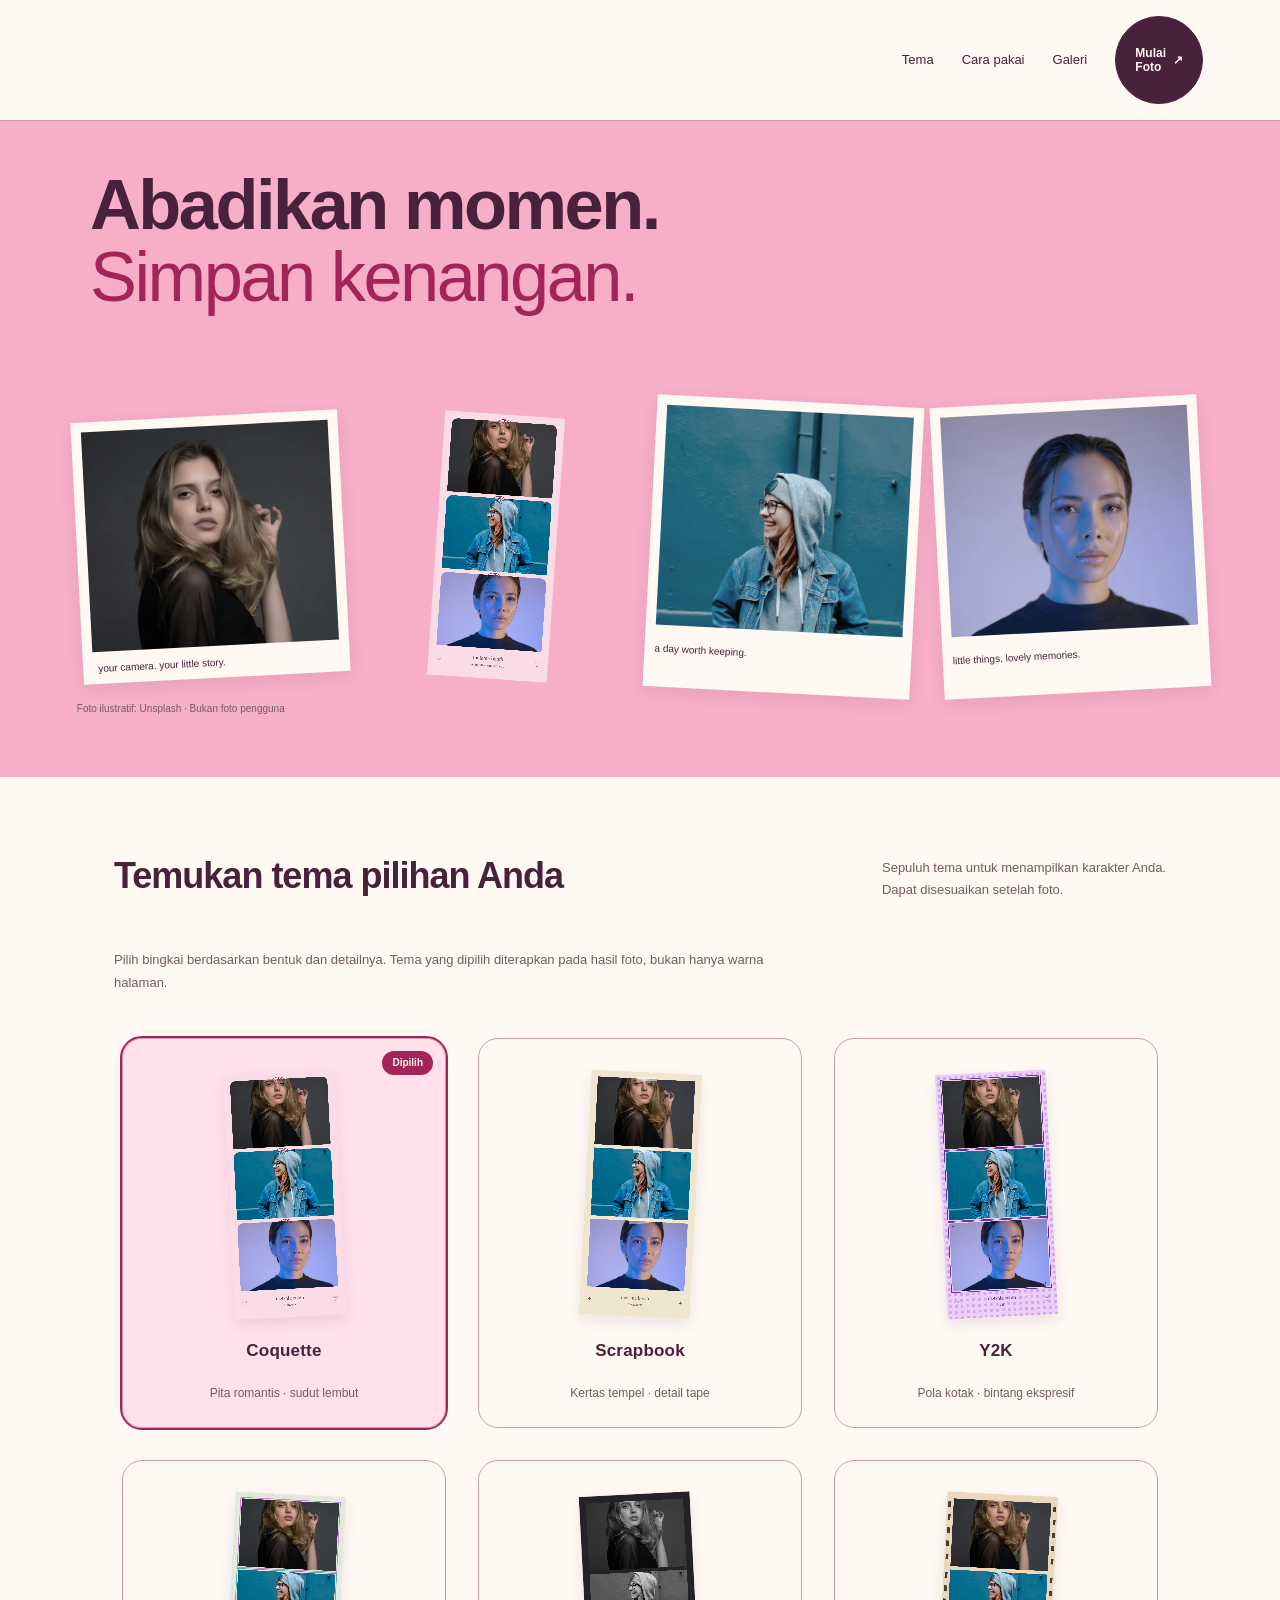
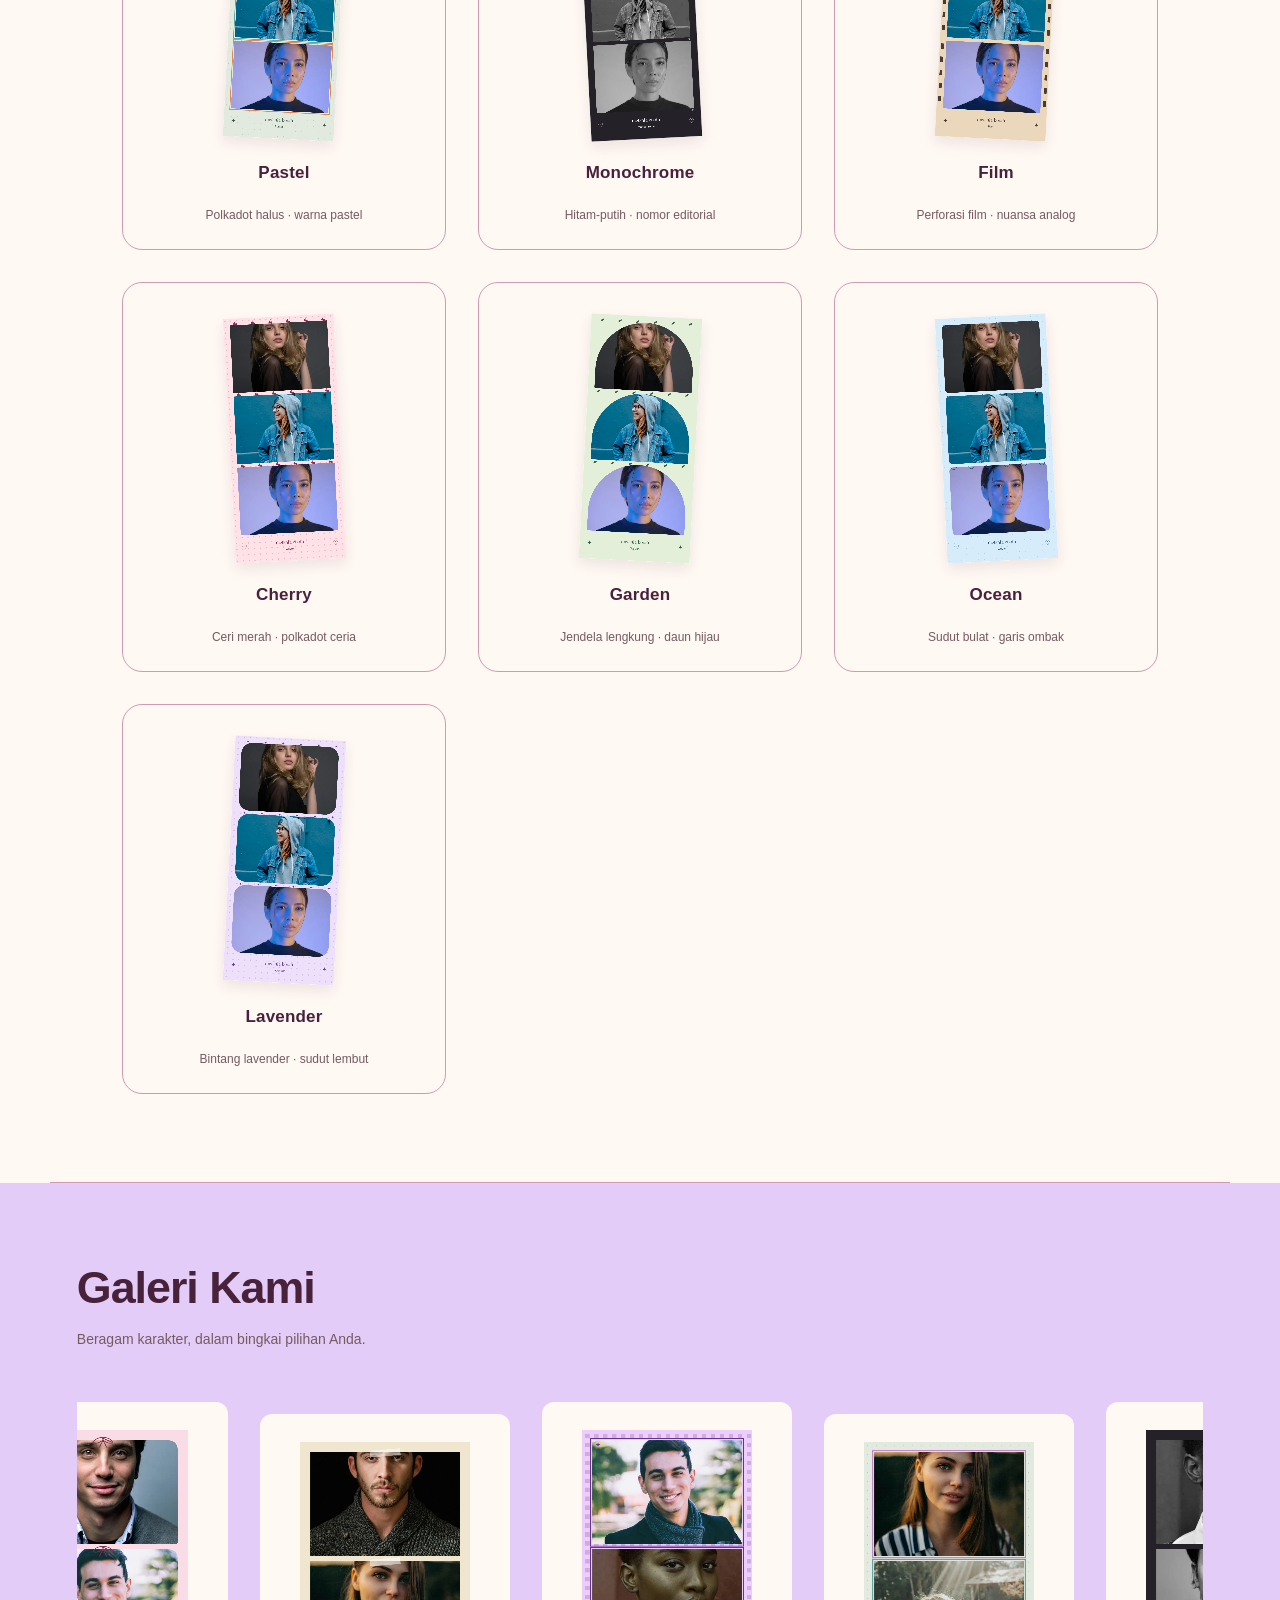
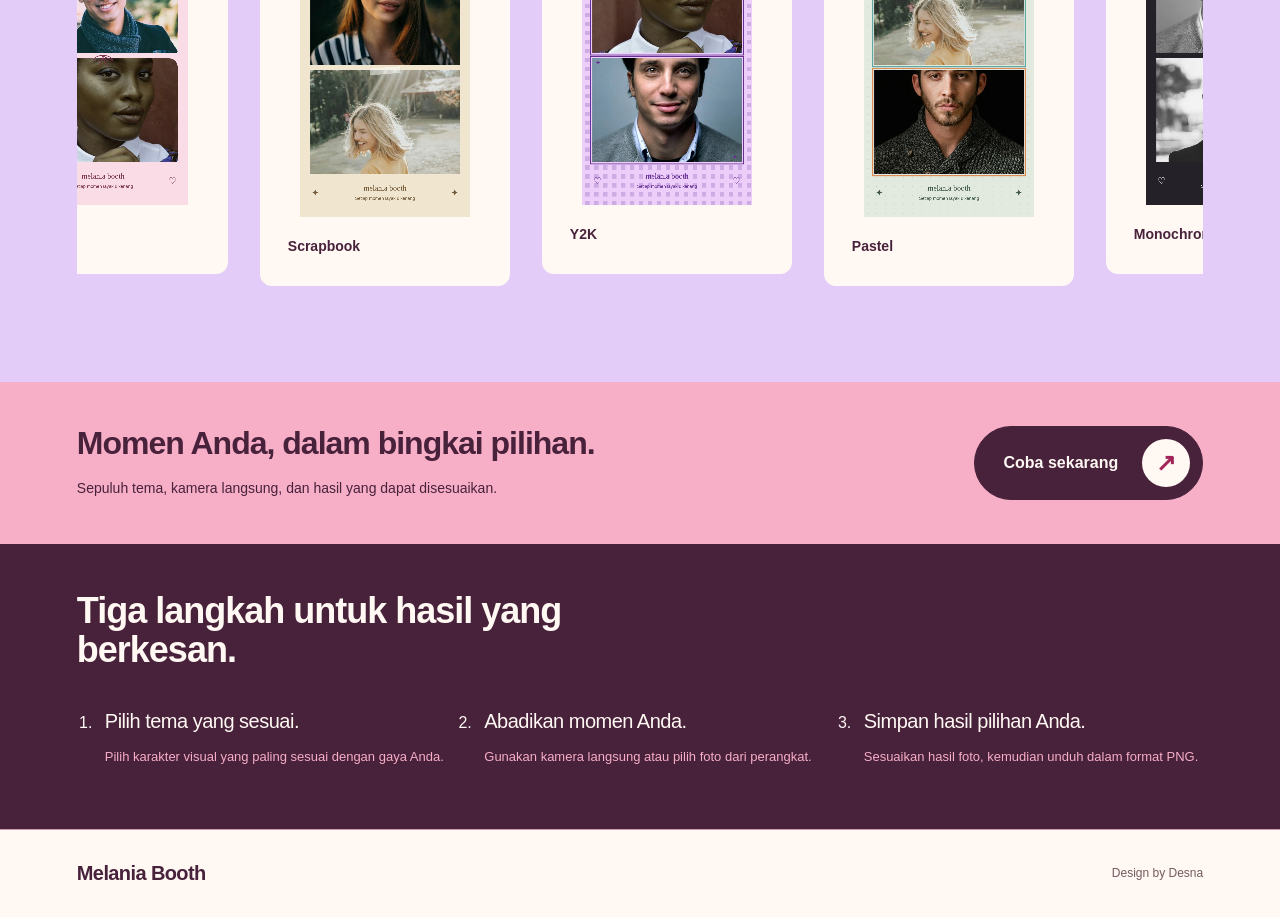
==== index.html @ caec8139 "Simplify hero and footer with circular animated studio CTA" ====
<!doctype html>
<html lang="id">
  <head>
    <meta charset="utf-8" />
    <meta name="viewport" content="width=device-width,initial-scale=1" />
    <meta
      name="description"
      content="Melania Booth — photobox pribadi dengan enam tema, kamera langsung, dan strip foto yang bisa diunduh. Foto tetap di perangkatmu."
    />
    <title>Melania Booth — Momen kecil, kenangan manis</title>
    <link rel="stylesheet" href="styles.css?v=1" />
    <link rel="stylesheet" href="studio-v2.css?v=2" />
    <link rel="stylesheet" href="layout-v3.css?v=3" />
    <script src="motion-v3.js?v=3" defer></script>
    <link
      rel="icon"
      href="data:image/svg+xml,%3Csvg xmlns='http://www.w3.org/2000/svg' viewBox='0 0 48 48'%3E%3Crect width='48' height='48' rx='12' fill='%23f4bacb'/%3E%3Ctext x='12' y='35' font-size='36' fill='%23682f48'%3Em%3C/text%3E%3C/svg%3E"
    />
  </head>
  <body>
    <header>
      <a class="wordmark" href="#">melania<span>booth ✳</span></a>
      <nav aria-label="Navigasi utama">
        <a href="#themes">Tema</a><a href="#how">Cara pakai</a
        ><a class="button small" href="#studio">Mulai foto ↗</a>
      </nav>
    </header>
    <main>
      <section class="hero">
        <div class="intro">
          <p class="eyebrow">AN ONLINE PHOTO STUDIO · BY DESNA</p>
          <h1>A little pause.<br /><span>A lovely memory.</span></h1>
          <p>
            Jangan cuma tinggal di galeri. Jadikan senyum hari ini selembar
            kenangan yang bisa kamu bawa pulang.
          </p>
          <div class="hero-actions">
            <a class="button" href="#studio">Let's take a photo ↗</a
            ><a href="#themes">Cari frame kamu</a>
          </div>
          <p class="privacy">Kamera langsung · Foto tetap di perangkatmu</p>
        </div>
        <div class="hero-art">
          <div class="photo-pair">
            <figure class="editorial-photo">
              <img
                src="assets/editorial-0.webp"
                alt="Contoh foto editorial untuk inspirasi photobooth"
              />
              <figcaption>your camera. your little story.</figcaption>
            </figure>
            <canvas
              id="hero-strip"
              width="400"
              height="1100"
              aria-label="Contoh strip dengan foto ilustratif, bukan hasil pengguna"
            ></canvas>
          </div>
          <span class="art-note">keep this<br />little feeling.</span>
          <p class="photo-credit">
            Foto ilustratif: Unsplash · Bukan foto pengguna
          </p>
        </div>
      </section>
      <section id="themes" class="themes-section">
        <div class="section-title">
          <h2>Hari ini, kamu yang mana?</h2>
          <p>
            Enam suasana. Satu cerita milikmu.<br />Bisa diganti lagi setelah
            foto.
          </p>
        </div>
        <div id="theme-gallery" class="theme-gallery"></div>
      </section>
      <section id="studio">
        <div class="section-title">
          <h2>Your moment starts here.</h2>
          <p>
            Izinkan kamera atau pilih foto dari galeri.<br />Semua diproses di
            browser ini saja.
          </p>
        </div>
        <div class="workspace">
          <div class="camera-column">
            <div class="viewfinder">
              <video id="camera" autoplay playsinline muted></video>
              <div id="camera-empty">
                <span>♡</span>
                <h3>Hai, cantik. Siap foto?</h3>
                <p>Cari cahaya yang nyaman, lalu mulai kameranya.</p>
                <button id="start-camera" class="button">
                  Aktifkan kamera
                </button>
              </div>
              <div id="countdown" aria-live="assertive"></div>
              <span class="camera-label">MELANIA PHOTO STUDIO</span>
            </div>
            <p id="status" role="status" aria-live="polite">
              Kamera belum aktif. Foto tidak disimpan otomatis.
            </p>
            <div class="camera-tools">
              <button id="switch-camera">Ganti kamera</button
              ><label class="check"
                ><input type="checkbox" id="mirror" checked /> Mirror</label
              ><button id="fullscreen">Layar penuh</button>
            </div>
            <div class="settings">
              <label
                >Jumlah foto<select id="shots">
                  <option value="4">4 jepretan</option>
                  <option value="3">3 jepretan</option>
                </select></label
              ><label
                >Countdown<select id="delay">
                  <option value="3">3 detik</option>
                  <option value="5">5 detik</option>
                  <option value="10">10 detik</option>
                </select></label
              ><label
                >Filter<select id="filter">
                  <option value="none">Original</option>
                  <option value="grayscale(1)">Monochrome</option>
                  <option value="sepia(.35) saturate(.85)">Vintage</option>
                  <option value="sepia(.15) saturate(1.15)">Warm</option>
                </select></label
              >
            </div>
            <div class="camera-tools">
              <label class="check"
                ><input type="checkbox" id="sound" /> Suara shutter</label
              ><label
                >Cahaya
                <input type="range" id="light" min="80" max="130" value="100"
              /></label>
            </div>
            <div class="capture-actions">
              <button id="capture" class="button" disabled>
                Mulai sesi foto</button
              ><button id="cancel" hidden>Batalkan sesi</button
              ><label class="upload-button"
                >Pilih foto<input
                  id="upload"
                  type="file"
                  accept="image/jpeg,image/png,image/webp"
                  multiple
              /></label>
            </div>
            <p class="fineprint">
              Pilih hingga 4 foto JPG, PNG, atau WebP (maks. 15 MB/foto).
              Gunakan Chrome/Safari di luar browser Telegram jika kamera tidak
              tersedia.
            </p>
            <div id="thumbnails" class="thumbnails"></div>
          </div>
          <aside class="editor">
            <div class="editor-heading">
              <h3>Make it yours.</h3>
              <span>♡</span>
            </div>
            <canvas
              id="result"
              width="720"
              height="2040"
              aria-label="Preview strip foto"
            ></canvas>
            <div class="editor-controls">
              <label>Tema<select id="theme"></select></label
              ><label
                >Layout<select id="layout">
                  <option value="strip">Strip vertikal</option>
                  <option value="grid">Kolase 2 × 2 (4 foto)</option>
                </select></label
              ><label
                >Caption<input
                  id="caption"
                  maxlength="40"
                  placeholder="a little moment with you"
                  value="a little moment with you" /></label
              ><label class="check"
                ><input id="date" type="checkbox" checked /> Sertakan
                tanggal</label
              ><label
                >Warna frame<input
                  type="color"
                  id="frame"
                  value="#f9dce5" /></label
              ><label
                >Dekorasi<select id="sticker">
                  <option value="heart">Hearts ♡</option>
                  <option value="star">Stars ✦</option>
                  <option value="flower">Flowers ✿</option>
                  <option value="none">Tanpa dekorasi</option>
                </select></label
              >
              <div class="camera-tools">
                <button id="undo">Undo</button><button id="redo">Redo</button>
              </div>
              <button id="download" class="button" disabled>
                Unduh strip PNG ↓</button
              ><button id="story" disabled>Unduh Story 9:16</button
              ><button id="share" disabled>Bagikan hasil</button
              ><button id="reset" class="text-button">Mulai ulang sesi</button>
              <p class="fineprint">
                Unduh sebelum menutup halaman. Foto hanya ada selama sesi ini;
                tidak ada galeri publik.
              </p>
            </div>
          </aside>
        </div>
      </section>
      <section id="how" class="how">
        <h2>Sesimpel satu, dua, senyum.</h2>
        <ol>
          <li>
            <strong>Pilih suasanamu.</strong>
            <p>Coquette atau film klasik? Semua boleh.</p>
          </li>
          <li>
            <strong>Ambil momennya.</strong>
            <p>Jepret langsung atau pilih foto sendiri.</p>
          </li>
          <li>
            <strong>Bawa pulang ceritanya.</strong>
            <p>Rapikan strip dan unduh kenanganmu.</p>
          </li>
        </ol>
      </section>
    </main>
    <footer>
      <a class="wordmark" href="#">melania<span>booth ✳</span></a>
      <p>
        Momen kecil, kenangan manis.<br />Designed & built by Desna ·
        Browser-only photobox
      </p>
      <a href="#studio">One more smile? ↗</a>
    </footer>
    <script src="app.js?v=7" defer></script>
    <script src="editorial.js?v=2" defer></script>
    <link rel="stylesheet" href="finish-v4.css?v=4" />
    <script src="upgrade-v4.js?v=4" defer></script>
    <script src="gallery-v5.js?v=5" defer></script>
    <link rel="stylesheet" href="studio-v5.css?v=5" />
    <script src="studio-v5.js?v=5" defer></script>
    <link rel="stylesheet" href="gallery-auto.css?v=6" />
    <script src="gallery-auto.js?v=6" defer></script>
    <link rel="stylesheet" href="layout-v6.css?v=6" />
    <script src="studio-route.js?v=6" defer></script>
    <link rel="stylesheet" href="refine-v7.css?v=7" />
    <script src="refine-v7.js?v=7" defer></script>
    <link rel="stylesheet" href="polish-v8.css?v=8" />
    <script src="polish-v8.js?v=8" defer></script>
  </body>
</html>
---- styles.css ----
/* Hallmark · macrostructure: Workbench · tone: playful feminine · anchor hue: blush pink */
@import url("tokens.css");
* {
  box-sizing: border-box;
}
html {
  scroll-behavior: smooth;
  overflow-x: clip;
  scroll-padding-top: 100px;
}
body {
  margin: 0;
  background: var(--cream);
  color: var(--ink);
  font: 16px/1.6 var(--body);
  overflow-x: clip;
}
button,
input,
select {
  font: inherit;
  color: inherit;
}
button,
a,
input,
select {
  touch-action: manipulation;
}
button,
.button,
.upload-button {
  cursor: pointer;
  min-height: 46px;
  border-radius: 50px;
  border: 1px solid var(--line);
  padding: 10px 20px;
  background: var(--white);
  text-decoration: none;
  display: inline-flex;
  align-items: center;
  justify-content: center;
  gap: 8px;
  font-weight: 600;
  transition:
    transform 0.18s,
    background 0.18s;
}
button:hover,
.button:hover {
  transform: translateY(-2px);
  background: var(--pink);
}
button:disabled {
  opacity: 0.5;
  cursor: not-allowed;
  transform: none;
}
.button {
  background: var(--cherry);
  color: var(--white);
  border-color: var(--cherry);
}
.button:hover {
  background: var(--ink);
  color: var(--white);
}
:focus-visible {
  outline: 3px solid var(--cherry);
  outline-offset: 4px;
}
a {
  color: inherit;
}
h1,
h2,
h3,
p {
  margin-top: 0;
}
h1,
h2 {
  font-family: var(--display);
  font-weight: 400;
  line-height: 1.08;
  letter-spacing: -0.045em;
  font-style: normal;
}
header {
  max-width: 1320px;
  margin: auto;
  display: flex;
  align-items: center;
  justify-content: space-between;
  padding: 24px 5%;
  border-bottom: 1px solid var(--line);
}
.wordmark {
  font: 32px/0.9 var(--display);
  letter-spacing: -1.6px;
  text-decoration: none;
  display: block;
}
.wordmark span {
  font: 12px var(--body);
  letter-spacing: 3px;
  display: block;
  margin-top: 8px;
}
nav {
  display: flex;
  gap: 32px;
  align-items: center;
}
nav a {
  text-decoration: none;
  font-size: 14px;
}
.small {
  font-size: 14px;
  padding: 10px 24px;
}
main {
  max-width: 1320px;
  margin: auto;
}
.hero {
  display: grid;
  grid-template-columns: 1.15fr 1fr;
  min-height: 700px;
  padding: 64px 7% 60px;
  align-items: center;
  gap: 40px;
}
.eyebrow {
  font-size: 11px;
  letter-spacing: 3px;
  font-weight: 700;
  margin-bottom: 28px;
}
h1 {
  font-size: clamp(54px, 6.3vw, 86px);
  margin-bottom: 28px;
}
h1 span {
  color: var(--cherry);
}
.intro > p:not(.eyebrow) {
  max-width: 390px;
  color: var(--muted);
}
.intro .button {
  margin: 12px 0 18px;
}
.privacy {
  font-size: 12px !important;
}
.hero-art {
  height: 530px;
  background: var(--pink);
  border-radius: 48% 48% 8px 8px;
  position: relative;
  display: flex;
  align-items: center;
  justify-content: center;
}
.hero-art canvas {
  height: 455px;
  width: auto;
  transform: rotate(9deg);
  box-shadow: 14px 18px 0 var(--shadow);
}
.ribbon {
  position: absolute;
  z-index: 1;
  top: 35px;
  left: -22px;
  background: var(--lilac);
  padding: 9px 25px;
  transform: rotate(-9deg);
  font-size: 12px;
  letter-spacing: 1px;
}
.art-note {
  position: absolute;
  right: -18px;
  bottom: 10px;
  font-family: var(--display);
  font-size: 22px;
  line-height: 1.3;
  transform: rotate(-9deg);
}
section {
  scroll-margin-top: 30px;
}
.themes-section {
  padding: 70px 5%;
  background: var(--blush);
  border-radius: 12px;
}
.section-title {
  display: flex;
  justify-content: space-between;
  align-items: end;
  gap: 24px;
  margin-bottom: 36px;
}
h2 {
  font-size: clamp(36px, 4vw, 54px);
  max-width: 650px;
  margin-bottom: 0;
}
.section-title p {
  font-size: 14px;
  color: var(--muted);
  margin: 0;
}
.theme-gallery {
  display: grid;
  grid-template-columns: repeat(6, minmax(0, 1fr));
  gap: 14px;
}
.theme-card {
  display: flex;
  flex-direction: column;
  border: 1px solid var(--line);
  border-radius: 100px 100px 12px 12px;
  padding: 16px 12px;
  background: var(--cream);
  min-width: 0;
  gap: 14px;
}
.theme-card[aria-pressed="true"] {
  outline: 2px solid var(--cherry);
  outline-offset: 3px;
}
.theme-card canvas {
  width: 65px;
  height: 180px;
  max-width: 100%;
  transform: rotate(-4deg);
}
.theme-card span {
  font-size: 13px;
}
#studio {
  padding: 100px 5%;
}
.workspace {
  display: grid;
  grid-template-columns: minmax(0, 1.6fr) minmax(0, 1fr);
  gap: 36px;
  align-items: start;
}
.viewfinder {
  position: relative;
  aspect-ratio: 4/3;
  background: var(--pink);
  border-radius: 20px;
  overflow: hidden;
  display: grid;
  place-items: center;
  border: 1px solid var(--line);
}
video {
  width: 100%;
  height: 100%;
  object-fit: cover;
  position: absolute;
}
#camera-empty {
  position: relative;
  text-align: center;
  max-width: 340px;
  padding: 20px;
}
#camera-empty > span {
  font: 70px var(--display);
}
#camera-empty h3 {
  font: 28px var(--display);
  margin-bottom: 10px;
}
#camera-empty p {
  font-size: 14px;
}
.camera-label {
  position: absolute;
  bottom: 16px;
  left: 20px;
  font-size: 10px;
  letter-spacing: 3px;
  background: var(--cream);
  padding: 4px 10px;
  border-radius: 20px;
}
#countdown {
  position: absolute;
  font: 100px var(--display);
  color: var(--white);
  text-shadow: 0 2px 20px var(--ink);
}
#status {
  font-size: 13px;
  min-height: 44px;
  margin: 12px 0;
}
.camera-tools {
  display: flex;
  gap: 10px;
  flex-wrap: wrap;
  align-items: center;
  margin: 12px 0;
}
.camera-tools button {
  font-size: 12px;
  padding: 8px 14px;
}
.check {
  display: flex !important;
  align-items: center;
  gap: 8px;
  font-size: 13px !important;
}
.check input {
  width: 18px;
  height: 18px;
  accent-color: var(--cherry);
}
.settings {
  display: grid;
  grid-template-columns: repeat(3, minmax(0, 1fr));
  gap: 12px;
}
label {
  display: flex;
  flex-direction: column;
  gap: 6px;
  font-size: 13px;
}
select,
input:not([type="checkbox"], [type="range"], [type="file"]) {
  width: 100%;
  border: 1px solid var(--line);
  border-radius: 10px;
  background: var(--white);
  padding: 10px;
  min-height: 44px;
  min-width: 0;
}
input[type="color"] {
  padding: 4px !important;
}
input[type="range"] {
  width: 110px;
  accent-color: var(--cherry);
}
.capture-actions {
  display: flex;
  gap: 10px;
  flex-wrap: wrap;
  margin-top: 24px;
}
.upload-button input {
  display: none;
}
.fineprint {
  font-size: 12px;
  color: var(--muted);
  line-height: 1.6;
  margin-top: 12px;
}
.editor {
  background: var(--lilac);
  padding: 25px;
  border-radius: 16px;
  min-width: 0;
}
.editor-heading {
  display: flex;
  justify-content: space-between;
}
.editor h3 {
  font: 30px var(--display);
  margin-bottom: 24px;
}
.editor-heading span {
  font-size: 28px;
}
#result {
  display: block;
  width: 180px;
  max-width: 100%;
  height: auto;
  margin: 0 auto 26px;
  box-shadow: 8px 10px 0 var(--shadow);
}
.editor-controls {
  display: grid;
  gap: 14px;
}
.editor-controls button {
  width: 100%;
}
.editor-controls .camera-tools {
  margin: 0;
  flex-wrap: nowrap;
}
.text-button {
  background: transparent;
}
.thumbnails {
  display: grid;
  grid-template-columns: repeat(4, minmax(0, 1fr));
  gap: 8px;
  margin-top: 20px;
}
.thumb img {
  width: 100%;
  aspect-ratio: 4/3;
  object-fit: cover;
  border-radius: 8px;
}
.thumb button {
  width: 100%;
  font-size: 11px;
  padding: 4px;
  min-height: 44px;
}
.how {
  padding: 64px 7%;
  background: var(--pink);
  border-radius: 12px;
}
.how ol {
  display: grid;
  grid-template-columns: repeat(3, minmax(0, 1fr));
  gap: 40px;
  padding-left: 20px;
  margin-top: 40px;
}
.how li {
  padding-left: 8px;
}
.how strong {
  font: 24px var(--display);
}
.how p {
  font-size: 14px;
  margin-top: 12px;
}
footer {
  max-width: 1320px;
  margin: auto;
  padding: 70px 5%;
  display: flex;
  justify-content: space-between;
  align-items: center;
  gap: 30px;
}
footer p,
footer > a:last-child {
  font-size: 12px;
}
footer p {
  margin: 0;
}
[hidden] {
  display: none !important;
}
.viewfinder:fullscreen {
  border-radius: 0;
  width: 100vw;
  height: 100vh;
  aspect-ratio: auto;
}
.viewfinder:fullscreen .camera-label {
  bottom: 40px;
}
@media (max-width: 800px) {
  .hero {
    gap: 30px;
    padding: 50px 5%;
    min-height: 600px;
  }
  .hero-art {
    height: 430px;
  }
  .hero-art canvas {
    height: 370px;
  }
  .art-note {
    right: 0;
  }
  .theme-gallery {
    grid-template-columns: repeat(3, minmax(0, 1fr));
    gap: 20px;
  }
  .workspace {
    grid-template-columns: minmax(0, 1fr);
  }
  .editor {
    display: grid;
    grid-template-columns: minmax(0, 1fr) minmax(0, 1.2fr);
    gap: 20px;
  }
  .editor-heading {
    grid-column: 1/-1;
  }
  .editor #result {
    width: 180px;
  }
  .section-title {
    align-items: start;
    flex-direction: column;
  }
  .how ol {
    gap: 24px;
  }
  .settings {
    gap: 8px;
  }
}
@media (max-width: 540px) {
  header {
    padding: 20px 6%;
  }
  .wordmark {
    font-size: 27px;
  }
  nav {
    gap: 12px;
  }
  nav > a:not(.button) {
    display: none;
  }
  .hero {
    grid-template-columns: minmax(0, 1fr);
    padding: 50px 7%;
    gap: 35px;
  }
  .hero-art {
    height: 420px;
    margin: 0 20px;
  }
  .hero-art canvas {
    height: 365px;
  }
  h1 {
    font-size: 59px;
  }
  .intro > p {
    font-size: 15px;
  }
  .art-note {
    right: -25px;
    font-size: 19px;
  }
  .themes-section {
    padding: 44px 6%;
    border-radius: 0;
  }
  .theme-gallery {
    gap: 14px;
  }
  .theme-card {
    padding: 16px 5px;
  }
  .theme-card span {
    font-size: 12px;
  }
  #studio {
    padding: 60px 6%;
  }
  .section-title {
    gap: 18px;
  }
  .editor {
    display: block;
    padding: 24px;
  }
  .editor #result {
    width: 180px;
  }
  .how {
    padding: 40px 7%;
    border-radius: 0;
  }
  .how ol {
    grid-template-columns: minmax(0, 1fr);
    gap: 16px;
  }
  .settings {
    grid-template-columns: minmax(0, 1fr);
  }
  .settings label {
    flex-direction: row;
    align-items: center;
    justify-content: space-between;
  }
  .settings select {
    width: 65%;
  }
  .capture-actions .button {
    flex: 1;
  }
  .camera-tools {
    gap: 8px;
  }
  footer {
    flex-direction: column;
    text-align: center;
    padding: 45px 7%;
  }
}
@media (prefers-reduced-motion: reduce) {
  html {
    scroll-behavior: auto;
  }
  *,
  *:before,
  *:after {
    transition: none !important;
    animation: none !important;
  }
}
---- studio-v2.css ----
/* Hallmark · macrostructure: Photo-led studio spread · tone: feminine independent studio · anchor hue: rose
 * pre-emit critique: P4 H4 E4 S4 R4 V4 */
@font-face {
  font-family: BoothDisplay;
  src: url("assets/bricolage.woff2");
}
@font-face {
  font-family: BoothBody;
  src: url("assets/dm.woff2");
}
:root {
  --display: BoothDisplay, sans-serif;
  --body: BoothBody, sans-serif;
  --cream: #fff8f3;
  --ink: #493036;
  --muted: #745b60;
  --pink: #f3c5cf;
  --blush: #f6e8e6;
  --lilac: #ede2ec;
  --cherry: #8e354e;
  --white: #fffdf9;
  --line: #d9bec3;
  --accent-ink: #fff8f3;
}
header {
  max-width: none;
  margin: 16px 28px 0;
  padding: 20px 32px;
  background: var(--pink);
  border: 0;
  border-radius: 6px;
  position: relative;
}
header .wordmark {
  font: 800 30px/0.9 var(--display);
  letter-spacing: -1.6px;
}
header .wordmark span {
  display: inline;
  font: 500 14px var(--body);
  letter-spacing: -0.2px;
  margin-left: 5px;
}
nav a {
  font-size: 13px;
}
button,
.button,
.upload-button {
  border-radius: 5px;
  white-space: nowrap;
  transition: background 0.18s;
}
button:hover,
.button:hover {
  transform: none;
}
button:active,
.button:active {
  transform: translateY(1px);
}
.button {
  background: var(--ink);
  border-color: var(--ink);
  color: var(--accent-ink);
}
.button:hover {
  background: var(--cherry);
}
main {
  max-width: 1440px;
}
.hero {
  grid-template-columns: minmax(0, 1.05fr) minmax(0, 1fr);
  padding: 76px 6% 100px;
  min-height: 650px;
  gap: 50px;
}
.eyebrow {
  font: 500 10px var(--body);
  letter-spacing: 1.7px;
  margin-bottom: 30px;
}
h1 {
  font: 700 clamp(48px, 5.8vw, 82px)/0.99 var(--display);
  letter-spacing: -4px;
  overflow-wrap: anywhere;
  min-width: 0;
  margin-bottom: 28px;
}
h1 span {
  color: var(--ink);
  display: block;
}
h2 {
  font-weight: 600;
  font-size: clamp(30px, 3.5vw, 46px);
  letter-spacing: -1.8px;
  overflow-wrap: anywhere;
  min-width: 0;
}
.intro > p:not(.eyebrow) {
  font-size: 15px;
  line-height: 1.8;
  max-width: 370px;
}
.hero-actions {
  display: flex;
  align-items: center;
  gap: 24px;
  flex-wrap: wrap;
  margin: 28px 0 20px;
}
.hero-actions > a:last-child {
  font-size: 12px;
  text-underline-offset: 5px;
}
.privacy {
  font-size: 11px !important;
}
.hero-art {
  background: none;
  border-radius: 0;
  height: 460px;
  display: block;
  position: relative;
}
.photo-pair {
  position: relative;
  height: 100%;
  width: 100%;
}
.editorial-photo {
  position: absolute;
  left: 0;
  top: 16px;
  margin: 0;
  width: 66%;
  padding: 12px 12px 40px;
  background: var(--pink);
  transform: rotate(-7deg);
  box-shadow: 0 12px 28px var(--shadow);
}
.editorial-photo img {
  width: 100%;
  height: 315px;
  object-fit: cover;
  object-position: center 35%;
  display: block;
  filter: saturate(0.65);
}
.editorial-photo figcaption {
  font: 11px var(--body);
  position: absolute;
  bottom: 14px;
  left: 15px;
}
.hero-art canvas {
  position: absolute;
  right: 0;
  top: -5px;
  width: 160px;
  height: auto;
  max-height: 440px;
  transform: rotate(9deg);
  box-shadow: 0 8px 18px var(--shadow);
}
.art-note {
  font: 600 26px/1.05 var(--display);
  letter-spacing: -1px;
  right: 10px;
  bottom: 5px;
  transform: rotate(-5deg);
}
.photo-credit {
  position: absolute;
  bottom: -32px;
  left: 0;
  font-size: 10px;
  color: var(--muted);
}
.themes-section {
  border-radius: 0;
  margin: 0 28px;
  padding: 48px 4%;
  background: var(--pink);
}
.section-title {
  margin-bottom: 32px;
}
.section-title p {
  font-size: 13px;
  line-height: 1.7;
}
.theme-gallery {
  gap: 20px;
}
.theme-card {
  border: 0;
  border-radius: 0;
  background: transparent;
  padding: 10px 8px;
  gap: 20px;
}
.theme-card:hover {
  background: var(--blush);
}
.theme-card[aria-pressed="true"] {
  outline: 1px solid var(--ink);
  outline-offset: 0;
  background: var(--blush);
}
.theme-card canvas {
  width: 76px;
  height: auto;
  box-shadow: 4px 6px 12px var(--shadow);
  transform: rotate(-3deg);
}
.theme-card:nth-child(even) canvas {
  transform: rotate(3deg);
}
.theme-card span {
  font-weight: 500;
  font-size: 12px;
}
#studio {
  padding: 90px 6%;
}
.workspace {
  gap: 32px;
  grid-template-columns: minmax(0, 1.45fr) minmax(0, 1fr);
}
.viewfinder {
  border-radius: 6px;
  background: var(--blush);
  border: 1px solid var(--line);
}
#camera-empty > span {
  font: 48px var(--display);
  display: block;
  margin-bottom: 16px;
}
#camera-empty h3 {
  font: 600 25px var(--display);
  letter-spacing: -0.8px;
}
#camera-empty p {
  font-size: 13px;
}
.camera-label {
  border-radius: 2px;
  font-size: 9px;
  letter-spacing: 1px;
}
.editor {
  background: var(--blush);
  border: 1px solid var(--line);
  border-radius: 6px;
  padding: 28px;
}
.editor h3 {
  font: 600 25px var(--display);
  letter-spacing: -1px;
}
.editor-heading span {
  font-size: 20px;
}
.editor-controls label {
  font-size: 12px;
}
.editor-controls {
  gap: 12px;
}
select,
input:not([type="checkbox"], [type="range"], [type="file"]) {
  border-radius: 4px;
  background: var(--cream);
  font-size: 13px;
}
#result {
  width: 150px;
  box-shadow: 0 6px 16px var(--shadow);
}
.how {
  border-radius: 0;
  margin: 0 28px;
  background: var(--ink);
  color: var(--cream);
  padding: 48px 4%;
}
.how h2 {
  font-size: 36px;
}
.how ol {
  gap: 32px;
}
.how strong {
  font: 500 20px var(--display);
  letter-spacing: -0.5px;
}
.how p {
  font-size: 13px;
  color: var(--pink);
}
footer {
  padding: 52px 6%;
  max-width: 1440px;
}
.wordmark {
  font: 700 32px var(--display);
}
.wordmark span {
  font: 12px var(--body);
}
footer > a:last-child {
  white-space: nowrap;
}
input:disabled,
select:disabled {
  cursor: not-allowed;
  opacity: 0.55;
}
@media (max-width: 900px) {
  .hero {
    gap: 25px;
    padding: 64px 5% 80px;
  }
  h1 {
    font-size: 56px;
  }
  .hero-art canvas {
    width: 130px;
  }
  .editorial-photo img {
    height: 270px;
  }
  .hero-art {
    height: 400px;
  }
  .workspace {
    grid-template-columns: minmax(0, 1fr);
  }
  .editor {
    display: grid;
    grid-template-columns: minmax(0, 1fr) minmax(0, 1fr);
    gap: 20px;
  }
  .editor-heading {
    grid-column: 1/-1;
  }
  .themes-section,
  .how {
    margin: 0 16px;
  }
}
@media (max-width: 600px) {
  header {
    margin: 12px 12px 0;
    padding: 18px;
  }
  header .wordmark {
    font-size: 25px;
  }
  header .wordmark span {
    display: block;
    margin: 4px 0 0;
    font-size: 10px;
    letter-spacing: 2px;
  }
  nav .button {
    padding: 10px 13px;
    font-size: 12px;
  }
  .hero {
    grid-template-columns: minmax(0, 1fr);
    padding: 44px 7% 70px;
    gap: 35px;
  }
  h1 {
    font-size: 61px;
    letter-spacing: -3.5px;
  }
  .eyebrow {
    font-size: 9px;
    margin-bottom: 22px;
  }
  .hero-actions {
    gap: 18px;
  }
  .hero-actions .button {
    font-size: 13px;
  }
  .hero-art {
    height: 380px;
    margin: 10px 14px 0;
  }
  .hero-art canvas {
    width: 132px;
  }
  .editorial-photo {
    width: 69%;
    left: 0;
  }
  .editorial-photo img {
    height: 255px;
  }
  .art-note {
    font-size: 22px;
    bottom: 5px;
    right: 0;
  }
  .photo-credit {
    font-size: 9px;
    bottom: -28px;
  }
  .themes-section {
    margin: 0;
    padding: 36px 6%;
  }
  .theme-gallery {
    gap: 14px;
  }
  .theme-card {
    gap: 14px;
  }
  .theme-card canvas {
    width: 65px;
  }
  #studio {
    padding: 56px 6%;
  }
  .editor {
    display: block;
    padding: 22px;
  }
  .how {
    margin: 0;
    padding: 36px 7%;
  }
  .how h2 {
    font-size: 31px;
  }
  footer {
    gap: 24px;
  }
  h2 {
    font-size: 34px;
  }
  .section-title {
    gap: 16px;
  }
}
@media (max-width: 350px) {
  h1 {
    font-size: 53px;
  }
  .hero-art {
    height: 330px;
    margin-left: 8px;
    margin-right: 8px;
  }
  .hero-art canvas {
    width: 112px;
  }
  .editorial-photo img {
    height: 215px;
  }
  .art-note {
    font-size: 20px;
  }
  .hero-actions {
    gap: 14px;
  }
  .hero-actions > a:last-child {
    font-size: 11px;
  }
  .theme-card span {
    font-size: 11px;
  }
}
@media (prefers-reduced-motion: reduce) {
  *,
  *:before,
  *:after {
    transition: none !important;
  }
}
---- layout-v3.css ----
/* Hallmark · macrostructure: Photo contact sheet · tone: feminine studio · anchor hue: rose */
header{margin:0;padding:22px 5%;background:var(--cream);border-radius:0;border-bottom:1px solid var(--line)}header .wordmark{font-size:28px}main{max-width:none}.hero{display:flex;flex-direction:column;gap:0;padding:52px 6% 64px;background:var(--blush);min-height:0;position:relative}.intro{display:grid;grid-template-columns:minmax(0,1.6fr) minmax(0,1fr);column-gap:8%;width:100%;max-width:1240px;margin:auto;align-items:center}.intro .eyebrow{grid-column:1/-1;margin-bottom:20px}.intro h1{grid-column:1;grid-row:2/5;font-size:clamp(44px,5.2vw,72px);letter-spacing:-3px;margin:0;line-height:1.02}.intro>p:not(.eyebrow){grid-column:2;font-size:14px;max-width:380px;margin:0}.hero-actions{grid-column:2;gap:18px;margin:22px 0 14px}.hero-actions>a:last-child{font-size:11px}.intro .privacy{grid-column:2;font-size:10px!important}.hero-art{height:300px;width:100%;max-width:1240px;margin:48px auto 0;position:relative}.photo-pair{height:100%;display:grid;grid-template-columns:repeat(4,minmax(0,1fr));gap:20px;align-items:center}.editorial-photo{position:relative;inset:auto;transform:rotate(-3deg);width:auto;margin:0;padding:10px 10px 32px;box-shadow:0 5px 18px var(--shadow);background:var(--cream)}.editorial-photo img{height:220px;width:100%;object-position:center 30%}.editorial-photo figcaption{font-size:10px;bottom:10px}.hero-art canvas{position:relative;inset:auto;width:100%;height:265px;object-fit:contain;transform:rotate(4deg);box-shadow:none}.contact-photo{margin:0;transform:rotate(3deg);background:var(--cream);padding:10px 10px 30px;box-shadow:0 5px 18px var(--shadow)}.contact-photo img{width:100%;height:220px;object-fit:cover;object-position:center 25%;filter:saturate(.65)}.contact-photo figcaption{font-size:10px;margin-top:8px}.contact-photo:last-child{transform:rotate(-3deg)}.art-note{display:none}.photo-credit{bottom:-30px;font-size:10px}.themes-section{display:grid;grid-template-columns:minmax(0,.7fr) minmax(0,2fr);gap:48px;margin:0;padding:64px 6%;background:var(--cream);border-bottom:1px solid var(--line)}.themes-section .section-title{display:block;margin:0}.themes-section h2{font-size:36px;margin-bottom:24px}.theme-gallery{grid-template-columns:repeat(6,minmax(0,1fr));gap:12px}.theme-card{padding:12px 8px;border-radius:4px}.theme-card canvas{height:170px;width:auto;max-width:100%}.theme-card span{font-size:11px}#studio{max-width:1360px;margin:auto;padding:64px 5%}.workspace{grid-template-columns:minmax(0,1fr) minmax(0,.72fr)}.editor{display:grid;grid-template-columns:minmax(0,.75fr) minmax(0,1fr);gap:20px;background:var(--cream)}.editor-heading{grid-column:1/-1;margin-bottom:0}.editor #result{width:100%;max-width:150px;margin:0 auto;position:sticky;top:24px}.editor-controls label{font-size:11px}.editor-controls button{font-size:12px;padding:10px}.editor .fineprint{font-size:11px}.how{margin:0;padding:48px 6%}.how ol{margin-bottom:0}footer{max-width:none;padding:40px 6%}.motion-ready .reveal{opacity:0;transform:translateY(24px);transition:opacity .65s,transform .65s}.motion-ready .reveal.visible{opacity:1;transform:translateY(0)}.photo-pair{transition:transform .5s}.theme-card{transition:background .2s,transform .25s}.theme-card:hover{transform:translateY(-5px)}.theme-card:active{transform:translateY(-2px)}.theme-picked{animation:theme-pick .45s}.motion-paused .contact-photo,.motion-paused .editorial-photo{animation-play-state:paused!important}.motion-toggle{border:0;background:transparent;padding:0 8px;min-height:44px;font-size:11px;text-decoration:underline;text-underline-offset:4px}.contact-photo{animation:paper-drift 7s ease-in-out infinite alternate}.contact-photo:last-child{animation-delay:-3s}.editorial-photo{animation:paper-drift 8s ease-in-out infinite alternate-reverse}@keyframes paper-drift{from{transform:translateY(0) rotate(-2deg)}to{transform:translateY(-9px) rotate(1deg)}}@keyframes theme-pick{50%{transform:translateY(-6px)}to{transform:translateY(0)}}
@media(max-width:1000px){.intro{grid-template-columns:minmax(0,1.2fr) minmax(0,1fr);column-gap:5%}.intro h1{font-size:53px}.hero-actions{flex-direction:column;align-items:start;gap:10px}.themes-section{grid-template-columns:minmax(0,1fr);gap:24px}.themes-section .section-title{display:flex;flex-direction:row;align-items:center}.themes-section h2{margin:0}.workspace{grid-template-columns:minmax(0,1fr)}.editor{grid-template-columns:minmax(0,.7fr) minmax(0,1fr)}.editor #result{max-width:180px}.editorial-photo img,.contact-photo img{height:175px}.hero-art{height:260px}.hero-art canvas{height:240px}.photo-pair{gap:14px}}
@media(max-width:600px){header{padding:18px 6%}.hero{padding:36px 6% 52px}.intro{display:flex;flex-direction:column;align-items:start}.intro .eyebrow{font-size:9px;margin-bottom:20px}.intro h1{font-size:clamp(39px,9vw,54px);letter-spacing:-2px;margin-bottom:24px}.intro>p:not(.eyebrow){font-size:13px;max-width:100%}.hero-actions{flex-direction:row;align-items:center;gap:16px;margin:22px 0 14px}.hero-actions .button{font-size:12px;padding:10px 15px}.hero-art{margin-top:34px;height:330px}.photo-pair{grid-template-columns:repeat(2,minmax(0,1fr));gap:14px;align-items:center}.editorial-photo,.contact-photo{padding:6px 6px 22px}.editorial-photo img,.contact-photo img{height:120px}.contact-photo figcaption,.editorial-photo figcaption{font-size:8px}.hero-art canvas{height:150px;grid-column:2;grid-row:1}.photo-credit{font-size:9px;bottom:-27px}.themes-section{padding:40px 6%;gap:22px}.themes-section .section-title{display:block}.themes-section h2{font-size:30px;margin-bottom:16px}.theme-gallery{grid-template-columns:repeat(3,minmax(0,1fr));gap:12px}.theme-card canvas{height:145px}.theme-card span{font-size:11px}#studio{padding:44px 6%}.editor{display:grid;grid-template-columns:minmax(0,.65fr) minmax(0,1fr);gap:16px;padding:16px}.editor #result{max-width:140px}.editor-controls{min-width:0}.editor-controls button{font-size:11px;padding:8px 4px}.editor-controls select,.editor-controls input{font-size:12px}.editor-controls .camera-tools{gap:4px}.how h2{font-size:30px}.how{padding:36px 6%}.motion-toggle{font-size:10px}.editor-heading h3{margin-bottom:8px}.camera-tools button{font-size:11px}.section-title p{font-size:12px}}
@media(prefers-reduced-motion:reduce){.contact-photo,.editorial-photo,.theme-picked{animation:none!important}.motion-ready .reveal{opacity:1;transform:none;transition:none}.theme-card:hover{transform:none}}
---- finish-v4.css ----
:root{--display:Arial,Helvetica,sans-serif;--body:Arial,Helvetica,sans-serif;--pink:#f7aec7;--blush:#ffe0eb;--lilac:#e3cdf8;--cherry:#a32458;--ink:#48213a;--line:#d09bb1}.hero{background:var(--pink)}h1{letter-spacing:-2px!important;font-weight:700!important}.themes-section{background:var(--lilac)}header{background:var(--cream)}.studio-steps{display:flex;gap:12px;flex-wrap:wrap;margin-bottom:28px}.step-button[aria-current=step]{background:var(--cherry);color:var(--cream)}.workspace{display:block}.camera-column{max-width:850px;margin:auto}.editor{grid-template-columns:minmax(0,1fr) minmax(0,.8fr);max-width:1100px;margin:auto;background:var(--blush)}.editor>button{grid-column:1/-1;justify-self:start}.editor #result{max-width:300px;width:90%}.setup-panel{padding:24px;background:var(--lilac);border-radius:8px;margin-bottom:24px}.setup-panel h3,.crop-panel h3{font:600 20px Arial}.setup-panel p{font-size:14px}.crop-panel{padding:16px;border:1px solid var(--line);display:grid;gap:14px}.crop-panel input[type=range]{width:100%}#studio[data-step=setup] .viewfinder,#studio[data-step=setup] .capture-actions,#studio[data-step=setup] .thumbnails,#studio[data-step=setup] #open-editor,#studio[data-step=setup] #status,#studio[data-step=setup] .camera-tools{display:none}#studio:not([data-step=setup]) .setup-panel{display:none}.motion-ready .reveal[data-direction=left]{transform:translateX(-32px)}.motion-ready .reveal[data-direction=right]{transform:translateX(32px)}.motion-ready .reveal[data-direction=up]{transform:translateY(32px)}.motion-ready .reveal.visible{transform:none}.motion-paused .reveal{opacity:1!important;transform:none!important;transition:none!important}.gallery-section{padding:64px 6%;background:var(--cream)}.gallery-heading{display:flex;align-items:center;justify-content:space-between;gap:20px;margin-bottom:24px}.gallery-heading p{font-size:14px;margin:16px 0 0;color:var(--muted)}.gallery-actions{display:flex;gap:8px}.gallery-track{display:flex;gap:24px;overflow-x:auto;scroll-snap-type:x mandatory;padding:16px 8px 28px;scrollbar-color:var(--cherry) var(--blush)}.gallery-item{flex:0 0 235px;scroll-snap-align:start;margin:0;background:var(--blush);padding:20px}.gallery-item canvas{width:150px;height:auto;display:block;margin:auto}.gallery-item figcaption{font-size:14px;margin-top:18px;font-weight:600}.gallery-item p{font-size:12px;margin-bottom:0;color:var(--muted)}.gallery-note{font-size:12px;color:var(--muted)}@media(max-width:600px){.editor{display:block}.editor>button{margin-bottom:20px}.editor #result{max-width:240px;margin:0 auto 28px;position:static}.studio-steps{gap:6px}.step-button{font-size:11px;padding:10px}.gallery-section{padding:40px 6%}.gallery-heading{align-items:start}.gallery-heading h2{font-size:29px}.gallery-actions button{padding:8px 14px}.gallery-item{flex-basis:200px}.gallery-item canvas{width:135px}}@media(prefers-reduced-motion:reduce){.motion-ready .reveal[data-direction]{transform:none!important}.gallery-track{scroll-behavior:auto}}
---- studio-v5.css ----
/* Melania studio refinement: controls follow task priority. */
.camera-column .capture-actions{position:sticky;bottom:12px;z-index:5;background:var(--cream);border:1px solid var(--line);border-radius:18px;margin-bottom:16px}.session-progress:before{content:attr(aria-label);align-self:center;font-size:12px;margin-right:8px}#studio[data-step=setup] .session-progress,#studio[data-step=setup] .pose-hint,#studio[data-step=setup] .capture-theme{display:none}

header{padding:20px 6%}nav{gap:24px}.hero{padding-bottom:56px}.themes-section{display:block;background:var(--cream)}.themes-section .section-title{display:flex;justify-content:space-between;margin-bottom:28px}.theme-gallery{display:flex;overflow-x:auto;gap:16px;padding:8px 6px 18px;scroll-snap-type:x mandatory}.theme-card{flex:0 0 118px;scroll-snap-align:start;border:1px solid var(--line);background:var(--blush);border-radius:14px}.gallery-section{background:var(--lilac)}.gallery-item{background:var(--cream);border-radius:12px;flex-basis:225px;transition:transform .25s}.gallery-item:nth-child(even){transform:translateY(12px)}.gallery-item:hover{transform:translateY(-5px)}.studio-details{padding:14px 16px;background:var(--cream);border:1px solid var(--line);border-radius:12px;margin:16px 0}.studio-details summary{cursor:pointer;min-height:32px;font-size:13px;font-weight:600;display:list-item}.studio-details[open]>summary{margin-bottom:16px}.studio-details label{margin:12px 0}.motion-menu{font-size:12px;position:relative}.motion-menu summary{cursor:pointer;min-height:44px;padding:12px}.motion-menu .motion-toggle{display:block}#studio{background:var(--blush);max-width:none;padding:64px 6%}.camera-column{background:var(--cream);border-radius:24px;padding:28px;max-width:920px;box-shadow:0 12px 32px var(--shadow)}.viewfinder{border:8px solid var(--session-color,var(--pink));border-radius:22px;background:var(--lilac);box-shadow:0 0 0 1px var(--line)}.session-progress{display:flex;gap:12px;justify-content:center;margin:0 0 20px}.session-progress span{width:38px;height:38px;border:1px solid var(--line);border-radius:50%;display:grid;place-items:center;font-size:12px;color:var(--cherry)}.session-progress .complete{background:var(--cherry);color:var(--cream)}.pose-hint{text-align:center;font-size:13px;color:var(--muted);margin:16px 0}.capture-theme{max-width:300px;margin:20px 0}.capture-actions{justify-content:center;padding:18px 0}.capture-actions .button{border-radius:40px;background:var(--cherry);padding:16px 40px;font-size:15px}.camera-label{background:var(--cream);color:var(--ink)}#countdown{font-family:Arial;font-weight:700;background:var(--cherry);border-radius:50%;width:130px;height:130px;text-align:center;line-height:130px;font-size:80px;pointer-events:none}#countdown:empty{display:none}.session-live{animation:session-breathe 2s ease-in-out infinite}.shutter-flash:after{content:'';position:absolute;inset:0;background:var(--cream);pointer-events:none;animation:photo-flash .4s both}.editor{border-radius:24px;padding:30px;background:var(--cream)}.editor-controls>.button{background:var(--cherry)}.studio-steps{justify-content:center}.step-button{background:transparent;border:0;border-radius:0;border-bottom:2px solid var(--line);font-size:13px}.step-button[aria-current=step]{color:var(--cherry);background:transparent;border-bottom-color:var(--cherry)}.setup-panel{background:var(--blush);border-radius:16px}.camera-tools button{border-radius:8px}.crop-panel{border-radius:12px}.theme-card canvas,.gallery-item canvas{transition:transform .3s}.theme-card:hover canvas{transform:rotate(0)}@keyframes session-breathe{50%{box-shadow:0 0 0 6px var(--pink)}}@keyframes photo-flash{from{opacity:.9}to{opacity:0}}.motion-paused .session-live{animation:none}.motion-paused .shutter-flash:after{animation:none;opacity:0}@media(max-width:600px){nav{gap:12px}.themes-section .section-title{display:block}.camera-column{padding:16px;border-radius:18px}.viewfinder{border-width:5px;aspect-ratio:3/4}.capture-actions .button{padding:14px 25px}.gallery-item{flex-basis:195px}.session-progress{gap:8px}.editor{padding:20px}.pose-hint{font-size:12px}#studio{padding:40px 5%}.capture-theme{max-width:none}.step-button{font-size:11px;padding:10px 6px}.gallery-heading h2{font-size:28px}}@media(prefers-reduced-motion:reduce){.session-live,.shutter-flash:after{animation:none}.shutter-flash:after{opacity:0}.gallery-item{transform:none!important}}
---- gallery-auto.css ----
.gallery-track{scrollbar-width:none;scroll-snap-type:none;scroll-behavior:auto}.gallery-track::-webkit-scrollbar{display:none}.gallery-credit{font-size:11px;color:var(--muted);max-width:260px}.gallery-actions,.gallery-note{display:none}
---- layout-v6.css ----
.theme-gallery{display:grid;grid-template-columns:repeat(5,minmax(0,1fr));gap:24px;overflow:visible;padding:8px}.theme-card{min-width:0;padding:24px 16px 16px;background:var(--cream);border:1px solid var(--line);border-radius:14px;gap:20px;position:relative}.theme-card canvas{height:210px;width:auto;max-width:100%;object-fit:contain;box-shadow:0 6px 14px var(--shadow)}.theme-card span{font-size:14px;font-weight:600}.theme-card[aria-pressed=true]{background:var(--blush);outline:2px solid var(--cherry);outline-offset:0}.themes-section{max-width:1280px;margin:auto;padding:64px 5%}.themes-section .section-title{align-items:start;gap:32px}.themes-section h2{max-width:500px;font-size:36px}.studio-invite{padding:44px 6%;background:var(--pink);display:flex;justify-content:space-between;gap:32px;align-items:center}.studio-invite h2{font-size:32px;max-width:700px}.studio-invite p{font-size:14px;margin:16px 0 0}.studio-invite .button{white-space:nowrap}.studio-back{margin-bottom:28px;background:var(--cream)}body.in-studio>header,body.in-studio>footer,body.in-studio main>section:not(#studio){display:none!important}body:not(.in-studio) #studio{display:none!important}.in-studio #studio{min-height:100vh;padding:28px 5% 64px}.in-studio #studio>.section-title{max-width:1200px;margin:0 auto 24px}.in-studio .studio-steps{max-width:1200px;margin:0 auto 24px;justify-content:flex-start}.in-studio .camera-column{max-width:1200px;display:grid;grid-template-columns:minmax(0,1.8fr) minmax(0,1fr);column-gap:32px;align-items:start}.in-studio .viewfinder{grid-column:1;grid-row:2 / span 3;aspect-ratio:4/3}.in-studio .session-progress{grid-column:1;grid-row:1}.in-studio .capture-dock{grid-column:2;grid-row:1 / span 4;padding:20px;background:var(--blush);border-radius:16px}.capture-dock h3{font-size:20px;margin-bottom:20px}.capture-dock .settings{grid-template-columns:minmax(0,1fr)}.capture-dock label{margin-bottom:16px}.capture-dock .studio-details{padding:12px}.in-studio .pose-hint,.in-studio #status{grid-column:1}.in-studio .capture-actions{grid-column:1;position:static;grid-row:5}.in-studio .thumbnails{grid-column:1}.in-studio #open-editor{grid-column:1}.in-studio .fineprint{grid-column:1}.in-studio .camera-column[hidden]{display:none!important}.in-studio .editor{max-width:1200px}.gallery-credit{font-size:11px}.gallery-track{scroll-snap-type:none}@media(max-width:1000px){.theme-gallery{grid-template-columns:repeat(3,minmax(0,1fr))}.in-studio .camera-column{column-gap:20px;padding:20px}.in-studio .capture-dock{padding:14px}}@media(max-width:600px){.theme-gallery{grid-template-columns:repeat(2,minmax(0,1fr));gap:18px}.theme-card{padding:20px 10px 16px}.theme-card canvas{height:180px}.theme-card span{font-size:12px}.themes-section{padding:40px 6%}.themes-section h2{font-size:30px}.studio-invite{flex-direction:column;align-items:start;padding:36px 6%}.studio-invite h2{font-size:28px}.in-studio .camera-column{display:block;padding:16px}.in-studio .viewfinder{aspect-ratio:3/4}.in-studio .capture-dock{margin:20px 0}.in-studio .capture-actions{position:sticky;bottom:10px}.in-studio .section-title h2{font-size:29px}.in-studio #studio{padding:20px 5% 48px}.in-studio .studio-back{margin-bottom:20px}.theme-card:hover{transform:none}}
---- refine-v7.css ----
@font-face{font-family:MelaniaSerif;src:url('assets/dm-serif.woff2')}h1,h2,.wordmark{font-family:MelaniaSerif,Georgia,serif!important;font-weight:400!important;letter-spacing:-.8px!important}body{font-family:BoothBody,Arial,sans-serif}.themes-section{max-width:1180px;padding:80px 5%}.theme-gallery{grid-template-columns:repeat(3,minmax(0,1fr));gap:32px}.theme-card{padding:32px 22px 24px;gap:20px;background:var(--cream);border-color:var(--line);border-radius:20px;min-height:390px}.theme-card canvas{height:245px;max-width:100%;transform:rotate(-3deg)}.theme-card:nth-child(even) canvas{transform:rotate(3deg)}.theme-card small{font-weight:400;font-size:12px;line-height:1.5;color:var(--muted);white-space:normal}.theme-card span{font-size:17px;letter-spacing:.2px}.theme-card[aria-pressed=true]:after{content:'Dipilih';position:absolute;top:12px;right:12px;background:var(--cherry);color:var(--cream);padding:4px 10px;border-radius:16px;font-size:10px}.theme-explanation{font-size:13px;line-height:1.8;color:var(--muted);max-width:650px;margin:0 0 36px}.hero{padding-top:64px;padding-bottom:80px}.hero h1{font-size:clamp(44px,5.5vw,76px)}.gallery-section{padding-block:80px}.gallery-track{gap:32px}.gallery-item{flex-basis:250px;padding:28px}.gallery-item canvas{width:170px}.gallery-heading{margin-bottom:36px}.arrival{opacity:0;transform:translateY(32px);transition:opacity .7s var(--entry-delay,0ms),transform .7s var(--entry-delay,0ms)}.arrival:nth-child(even){transform:translateX(24px)}.arrival.arrived{opacity:1;transform:none}.theme-card:hover canvas{transform:rotate(0) translateY(-8px);transition:transform .4s}.studio-invite .button{animation:cta-breathe 3s ease-in-out infinite}.motion-paused .arrival{opacity:1;transform:none}.motion-paused .studio-invite .button{animation:none}@keyframes cta-breathe{50%{opacity:.8}}@media(max-width:800px){.theme-gallery{grid-template-columns:repeat(2,minmax(0,1fr));gap:24px}.theme-card{min-height:350px;padding:28px 16px}.theme-card canvas{height:220px}}@media(max-width:540px){.themes-section{padding:48px 6%}.theme-gallery{gap:16px}.theme-card{min-height:300px;padding:24px 10px 18px;gap:16px}.theme-card canvas{height:175px}.theme-card small{font-size:10px}.theme-card span{font-size:14px}.theme-card[aria-pressed=true]:after{font-size:9px;top:8px;right:8px}.gallery-section{padding-block:48px}.hero{padding-top:40px;padding-bottom:56px}.gallery-item{flex-basis:210px}.gallery-item canvas{width:145px}}@media(prefers-reduced-motion:reduce){.arrival{opacity:1;transform:none!important;transition:none}.studio-invite .button{animation:none}.theme-card:hover canvas{transform:none}}
---- polish-v8.css ----
h1,h2,.wordmark,body{font-family:Arial,Helvetica,sans-serif!important}h1{font-weight:700!important;letter-spacing:-2.5px!important;line-height:1.08}h1 span{font-weight:400;color:var(--cherry)}h2{font-weight:600!important;letter-spacing:-1px!important}.minimal-header{justify-content:flex-end;padding:16px 6%;background:var(--cream)}.minimal-header nav{width:100%;justify-content:flex-end;gap:28px}.minimal-header nav>a:not(.button){font-size:13px}.round-cta{width:88px;height:88px;border-radius:50%!important;padding:14px!important;display:flex!important;align-items:center;justify-content:center;gap:7px;line-height:1.2;font-size:12px;position:relative;overflow:hidden;transition:transform .2s,box-shadow .2s}.round-cta:hover{box-shadow:0 0 0 6px var(--blush);transform:rotate(-5deg)}.hero .intro{display:block;max-width:1100px;margin:0 auto 36px;width:100%}.hero h1{max-width:none;font-size:clamp(42px,5.5vw,76px)}.hero{padding-top:48px}.invite-cta{display:flex;align-items:center;gap:24px;border-radius:60px;padding:12px 12px 12px 28px!important;animation:none!important;position:relative;overflow:hidden}.cta-arrow{width:48px;height:48px;border-radius:50%;display:grid;place-items:center;background:var(--cream);color:var(--cherry);font-size:24px;transition:transform .25s}.invite-cta:hover .cta-arrow{transform:rotate(45deg)}.cta-clicked{animation:press-bloom .3s ease-out!important}.cta-clicked:after{content:'';position:absolute;inset:0;border-radius:inherit;background:var(--cream);animation:click-ring .3s ease-out;pointer-events:none}footer{display:flex;justify-content:space-between;align-items:center;gap:24px;padding:32px 6%;border-top:1px solid var(--line);font:12px Arial;color:var(--muted)}footer .footer-brand{font-size:20px;font-weight:700;letter-spacing:-.6px;color:var(--ink)}@keyframes press-bloom{50%{transform:scale(.92)}100%{transform:scale(1)}}@keyframes click-ring{from{opacity:.4;transform:scale(.1)}to{opacity:0;transform:scale(1.4)}}@media(max-width:600px){.minimal-header{padding:12px 6%}.minimal-header nav{gap:20px}.round-cta{width:68px;height:68px;font-size:11px}.hero{padding-top:32px}.hero h1{font-size:42px;letter-spacing:-1.5px!important}.hero .intro{margin-bottom:24px}.studio-invite{gap:24px}.invite-cta{font-size:14px}.theme-explanation{max-width:100%}footer{padding:28px 6%;gap:20px}footer .footer-brand{font-size:17px}}@media(prefers-reduced-motion:reduce){.round-cta:hover,.invite-cta:hover .cta-arrow{transform:none}.cta-clicked,.cta-clicked:after{animation:none!important}}
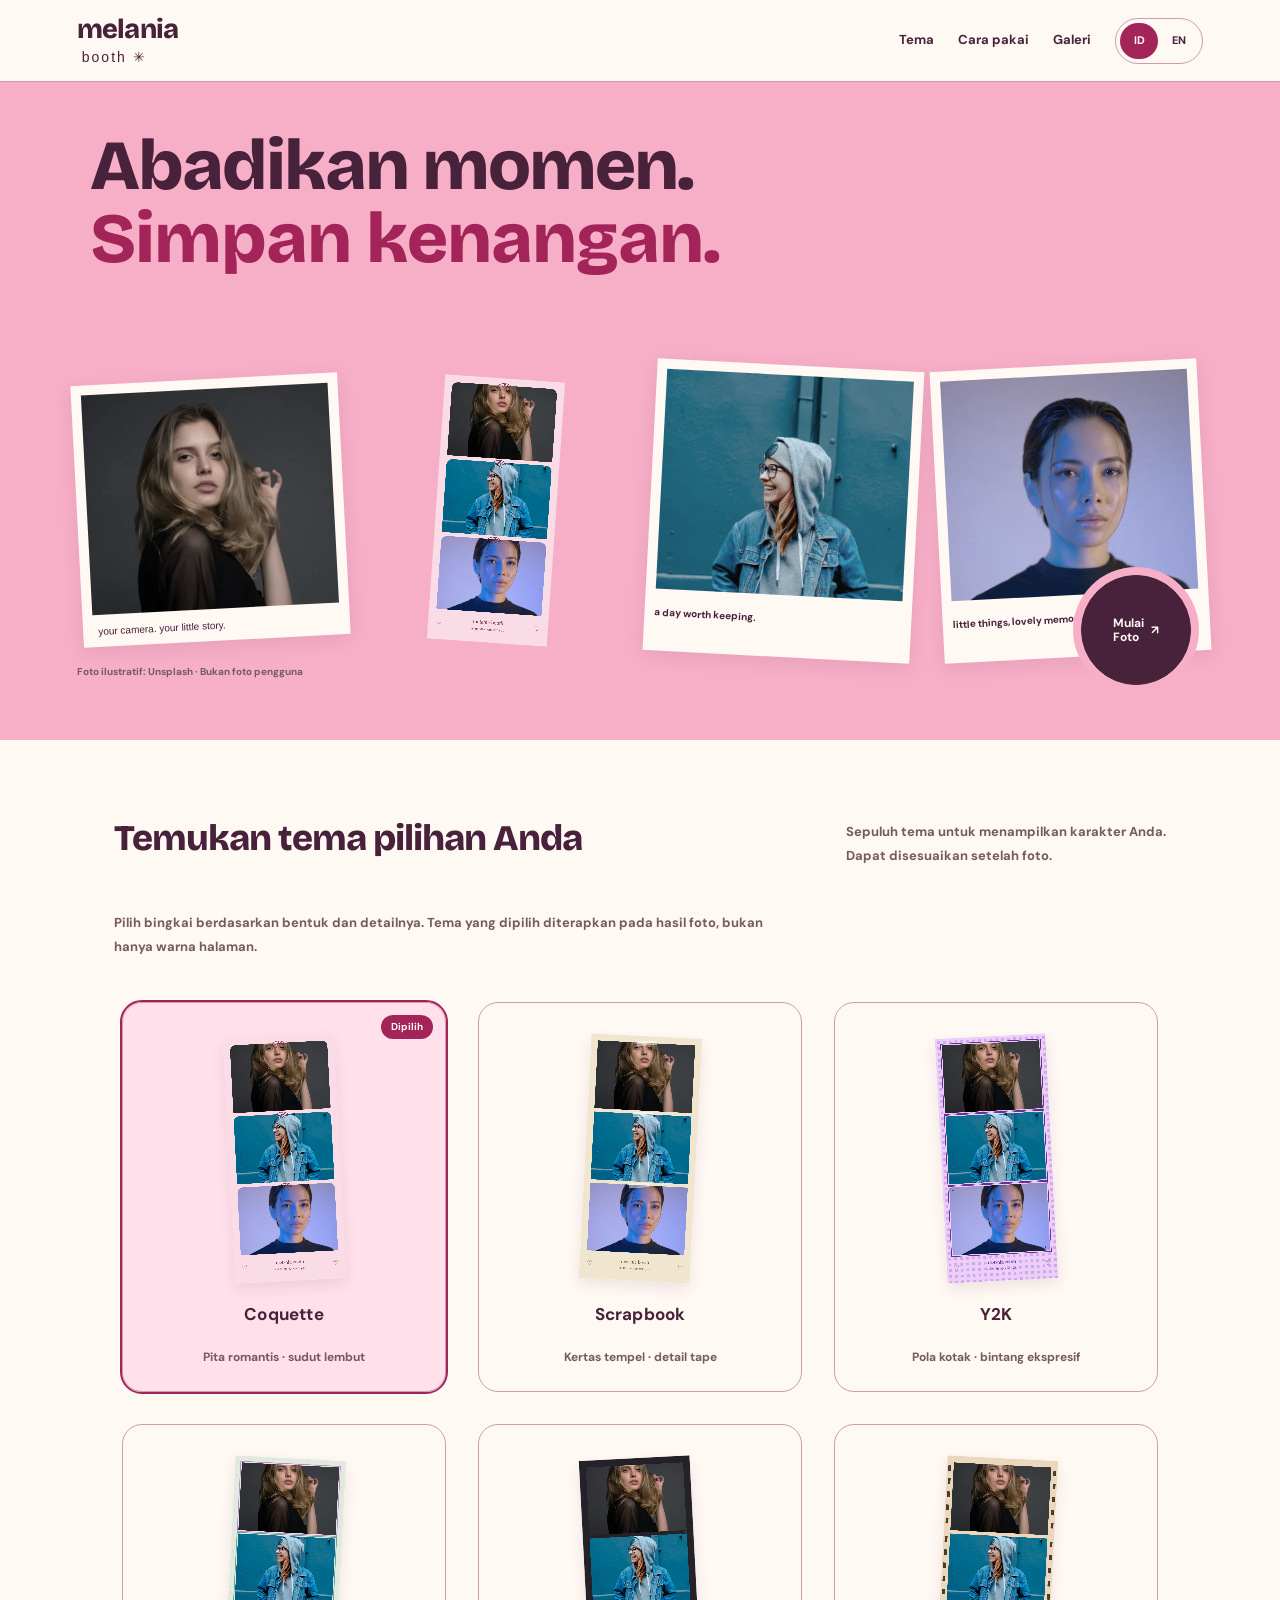
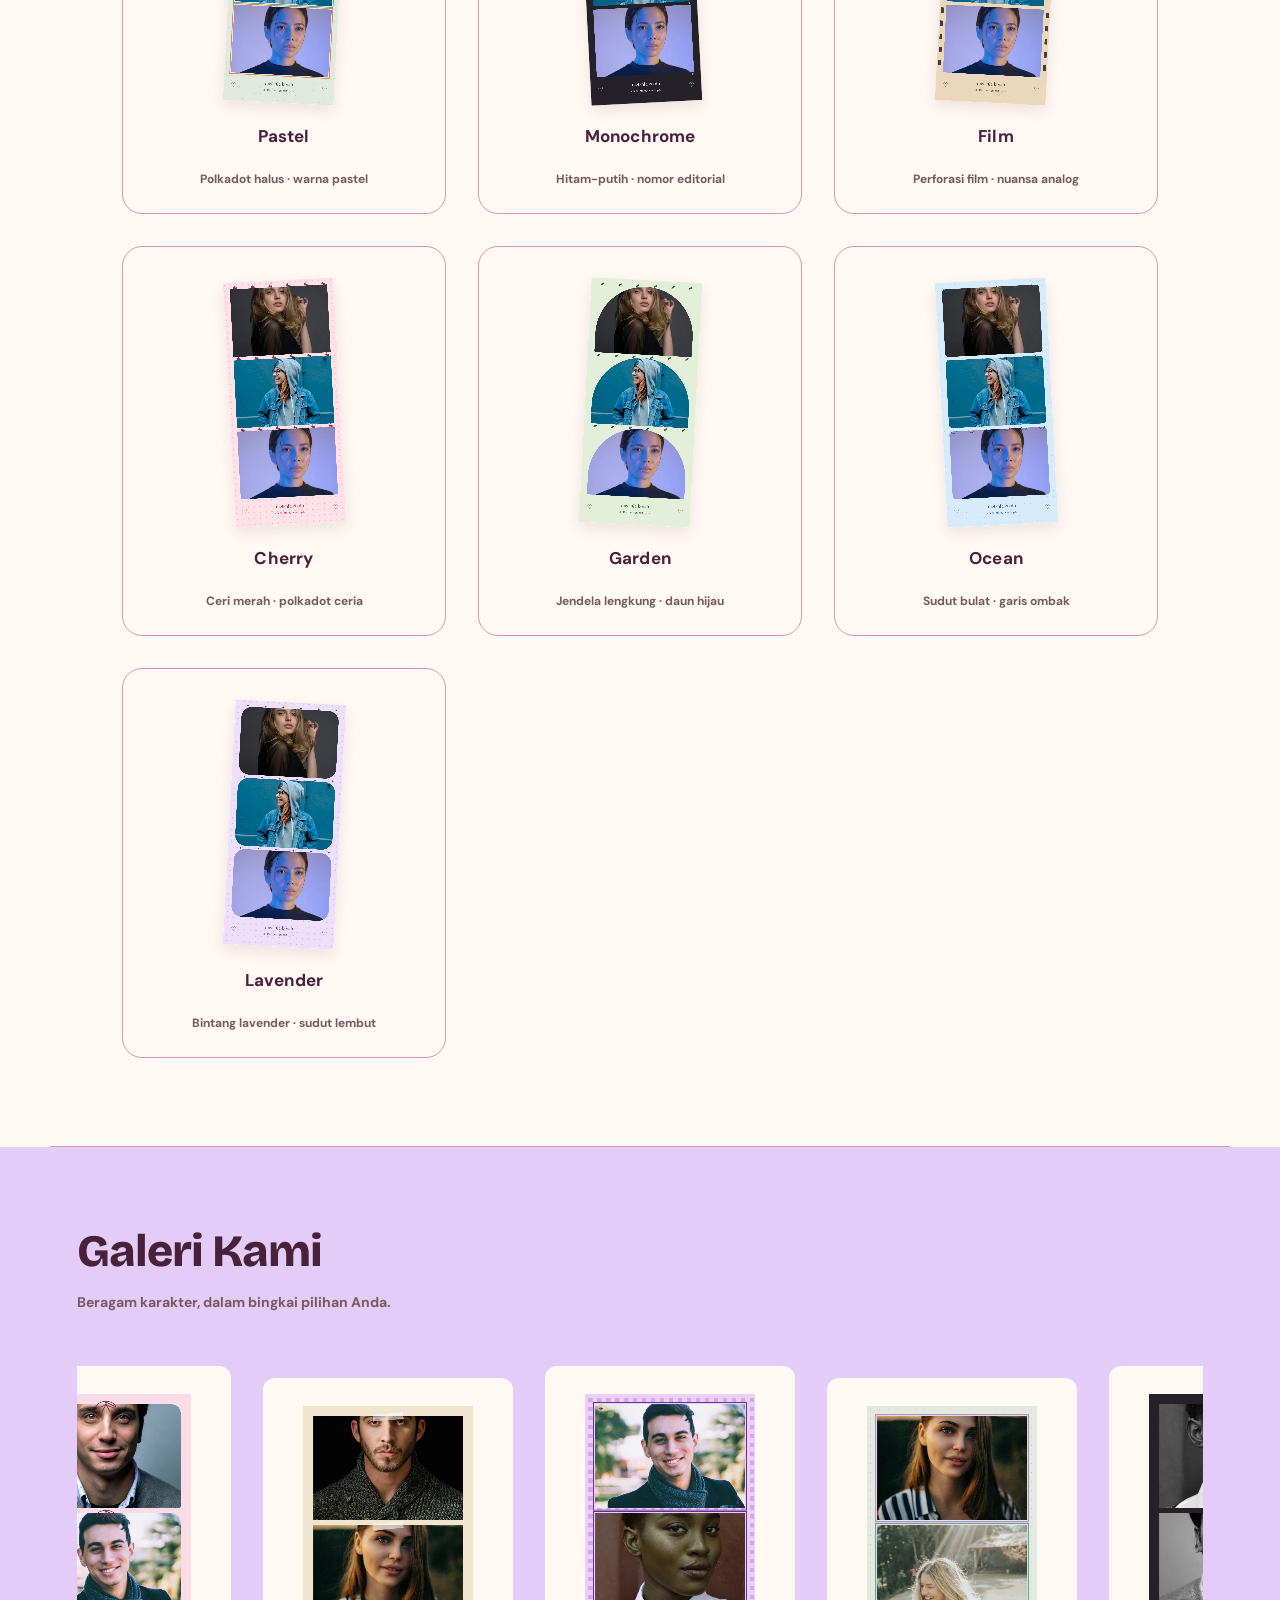
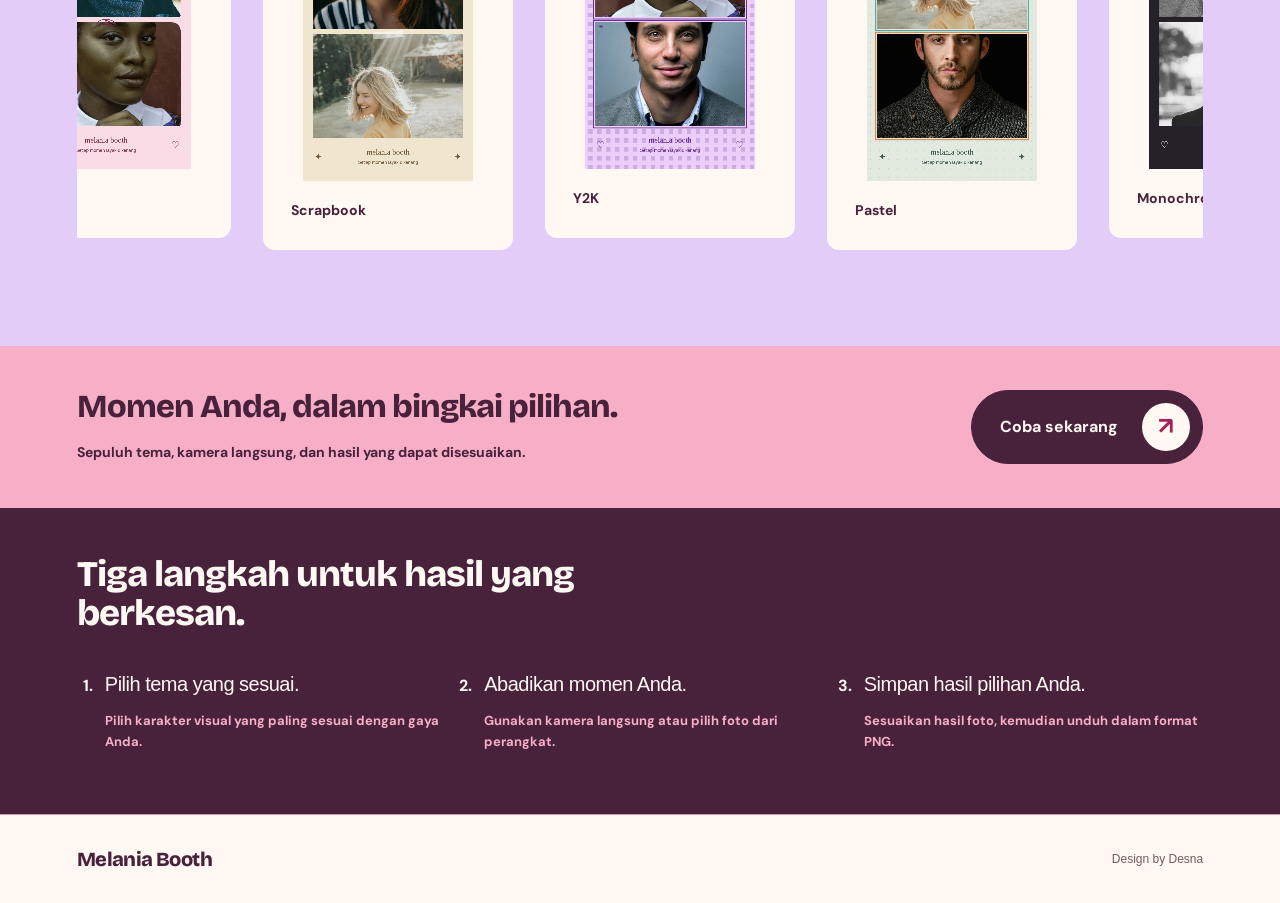
==== commit b2748566: "Restore brand, refine typographic hierarchy and add language navigation" ====
--- a/index.html
+++ b/index.html
@@ -248,6 +248,9 @@
     <link rel="stylesheet" href="refine-v7.css?v=7" />
     <script src="refine-v7.js?v=7" defer></script>
     <link rel="stylesheet" href="polish-v8.css?v=8" />
-    <script src="polish-v8.js?v=8" defer></script>
+    <script src="polish-v8.js?v=9" defer></script>
+    <link rel="stylesheet" href="type-v9.css?v=9" />
+    <link rel="stylesheet" href="header-v9.css?v=9" />
+    <script src="language-v9.js?v=9" defer></script>
   </body>
 </html>
--- a/type-v9.css
+++ b/type-v9.css
@@ -0,0 +1 @@
+@font-face{font-family:MelaniaDisplay;src:url('assets/bricolage.woff2') format('woff2');font-weight:100 900;font-display:swap}@font-face{font-family:MelaniaText;src:url('assets/dm.woff2') format('woff2');font-weight:100 900;font-display:swap}body,button,input,select,textarea{font-family:MelaniaText,Arial,sans-serif!important}h1,h2,.wordmark{font-family:MelaniaDisplay,Arial,sans-serif!important}h1{font-weight:650!important;letter-spacing:-2px!important}h1 span{font-weight:450}h2{font-weight:550!important}.minimal-header{justify-content:space-between;gap:24px}.minimal-header>.wordmark{display:block;flex-shrink:0;font-size:27px;font-weight:650;letter-spacing:-1px;line-height:1}.minimal-header>.wordmark span{display:block;font-size:14px;font-weight:450;letter-spacing:2px;margin-top:6px}.minimal-header nav{width:auto;flex:1;gap:24px}.footer-brand{font-family:MelaniaDisplay,Arial,sans-serif!important}@media(max-width:600px){.minimal-header{gap:12px}.minimal-header>.wordmark{font-size:22px}.minimal-header>.wordmark span{font-size:11px;letter-spacing:1.5px}.minimal-header nav{gap:12px}.minimal-header nav>a:not(.button){font-size:11px}.round-cta{width:60px;height:60px;padding:10px!important}.minimal-header{padding:12px 5%}}@media(max-width:370px){.minimal-header nav{gap:9px}.minimal-header nav>a[href='#how']{display:none}}
--- a/header-v9.css
+++ b/header-v9.css
@@ -0,0 +1 @@
+.language-switch{display:flex;border:1px solid var(--line);border-radius:30px;padding:4px;gap:2px}.language-switch button{border:0;background:transparent;border-radius:24px;min-width:38px;min-height:36px;padding:7px;font-size:11px;font-weight:600}.language-switch button[aria-pressed=true]{background:var(--cherry);color:var(--cream)}.hero-art{position:relative}.hero-start{position:absolute;right:12px;bottom:-25px;width:110px;height:110px;z-index:3;box-shadow:0 0 0 8px var(--pink)}.hero h1{font-weight:700!important;line-height:1.04}.hero h1 span{font-weight:350;letter-spacing:-1px}.minimal-header>.wordmark{font-weight:750!important}.minimal-header>.wordmark span{font-weight:400}.section-title h2{font-weight:600!important}.section-title p,.theme-explanation{font-weight:400;line-height:1.8}.theme-card span{font-weight:700}.theme-card small{font-weight:400}.studio-invite h2{font-weight:600!important}.minimal-header nav{gap:24px}@media(max-width:600px){.hero-start{width:84px;height:84px;right:0;bottom:-22px}.minimal-header nav{gap:12px}.language-switch button{min-width:30px;min-height:32px}.hero{padding-bottom:76px}.hero h1 span{letter-spacing:-1.2px}}@media(max-width:390px){.minimal-header nav>a[href='#how']{display:none}.minimal-header nav{gap:10px}}
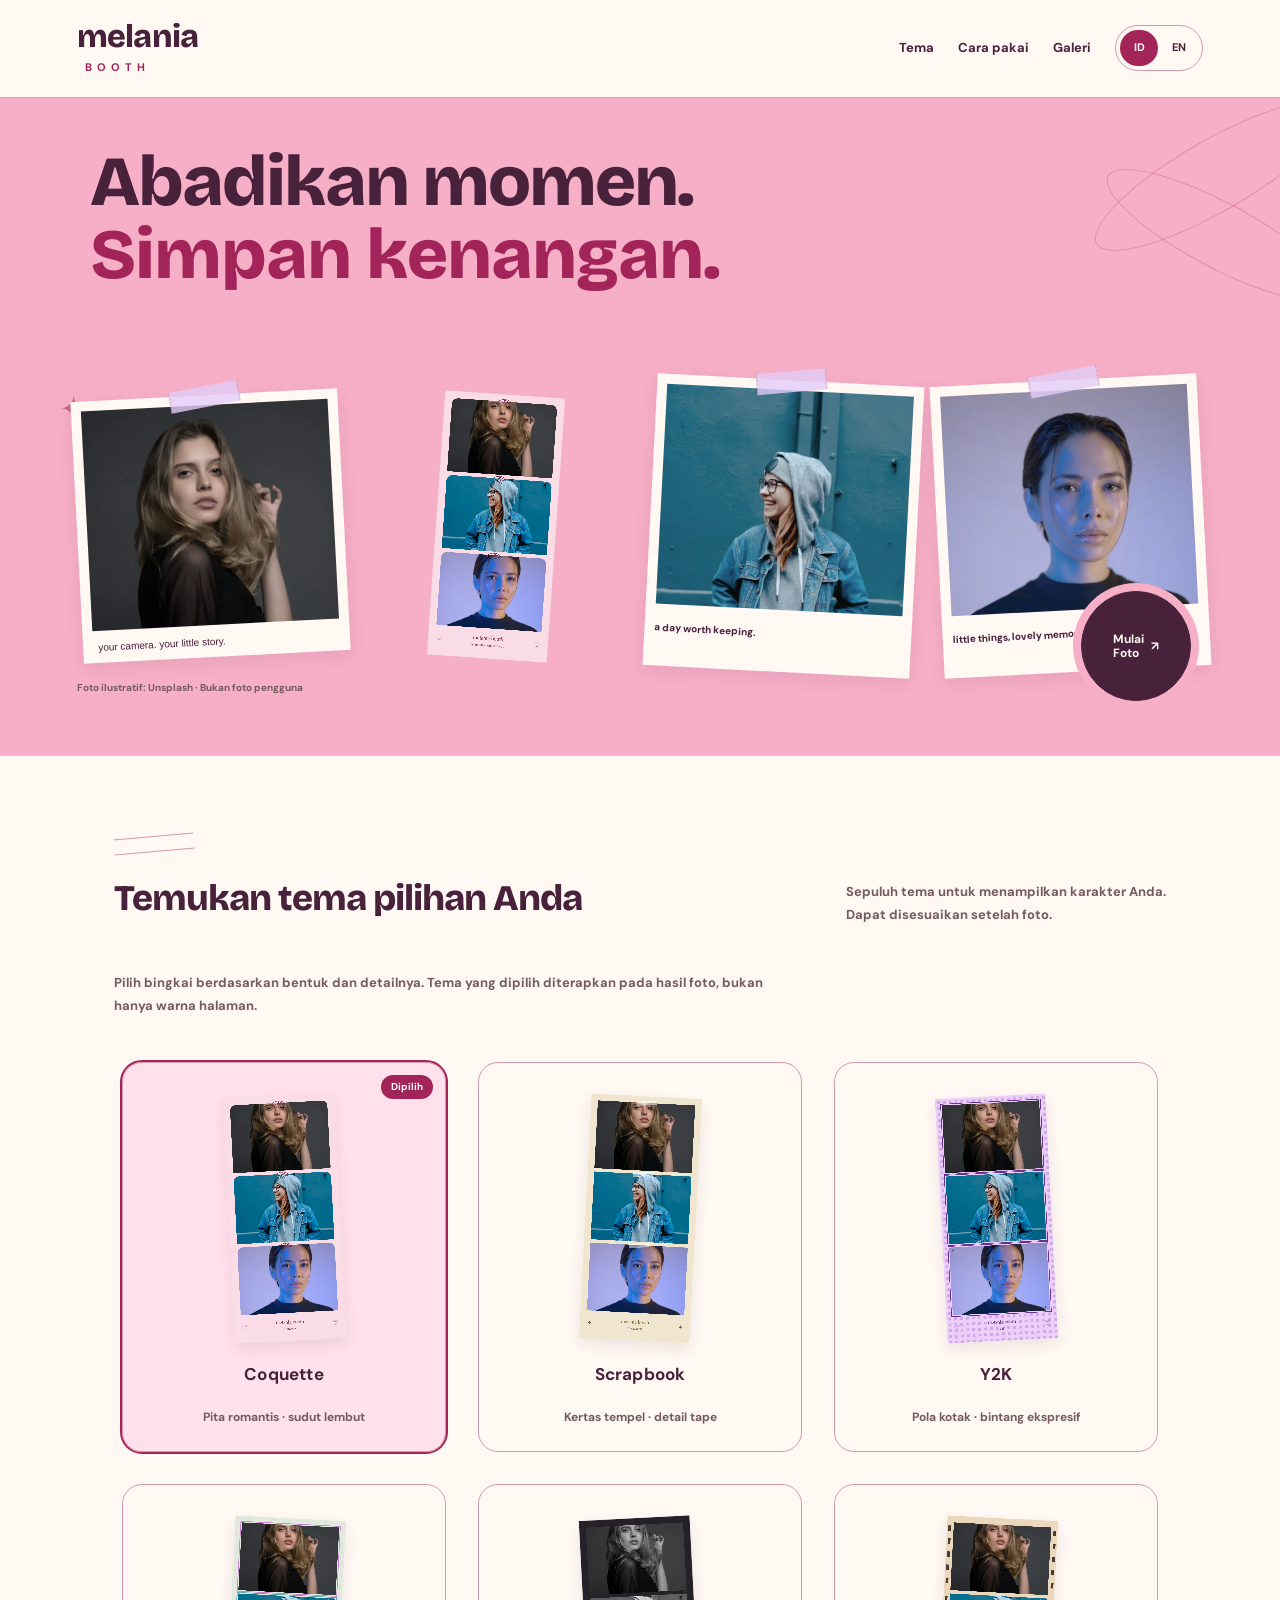
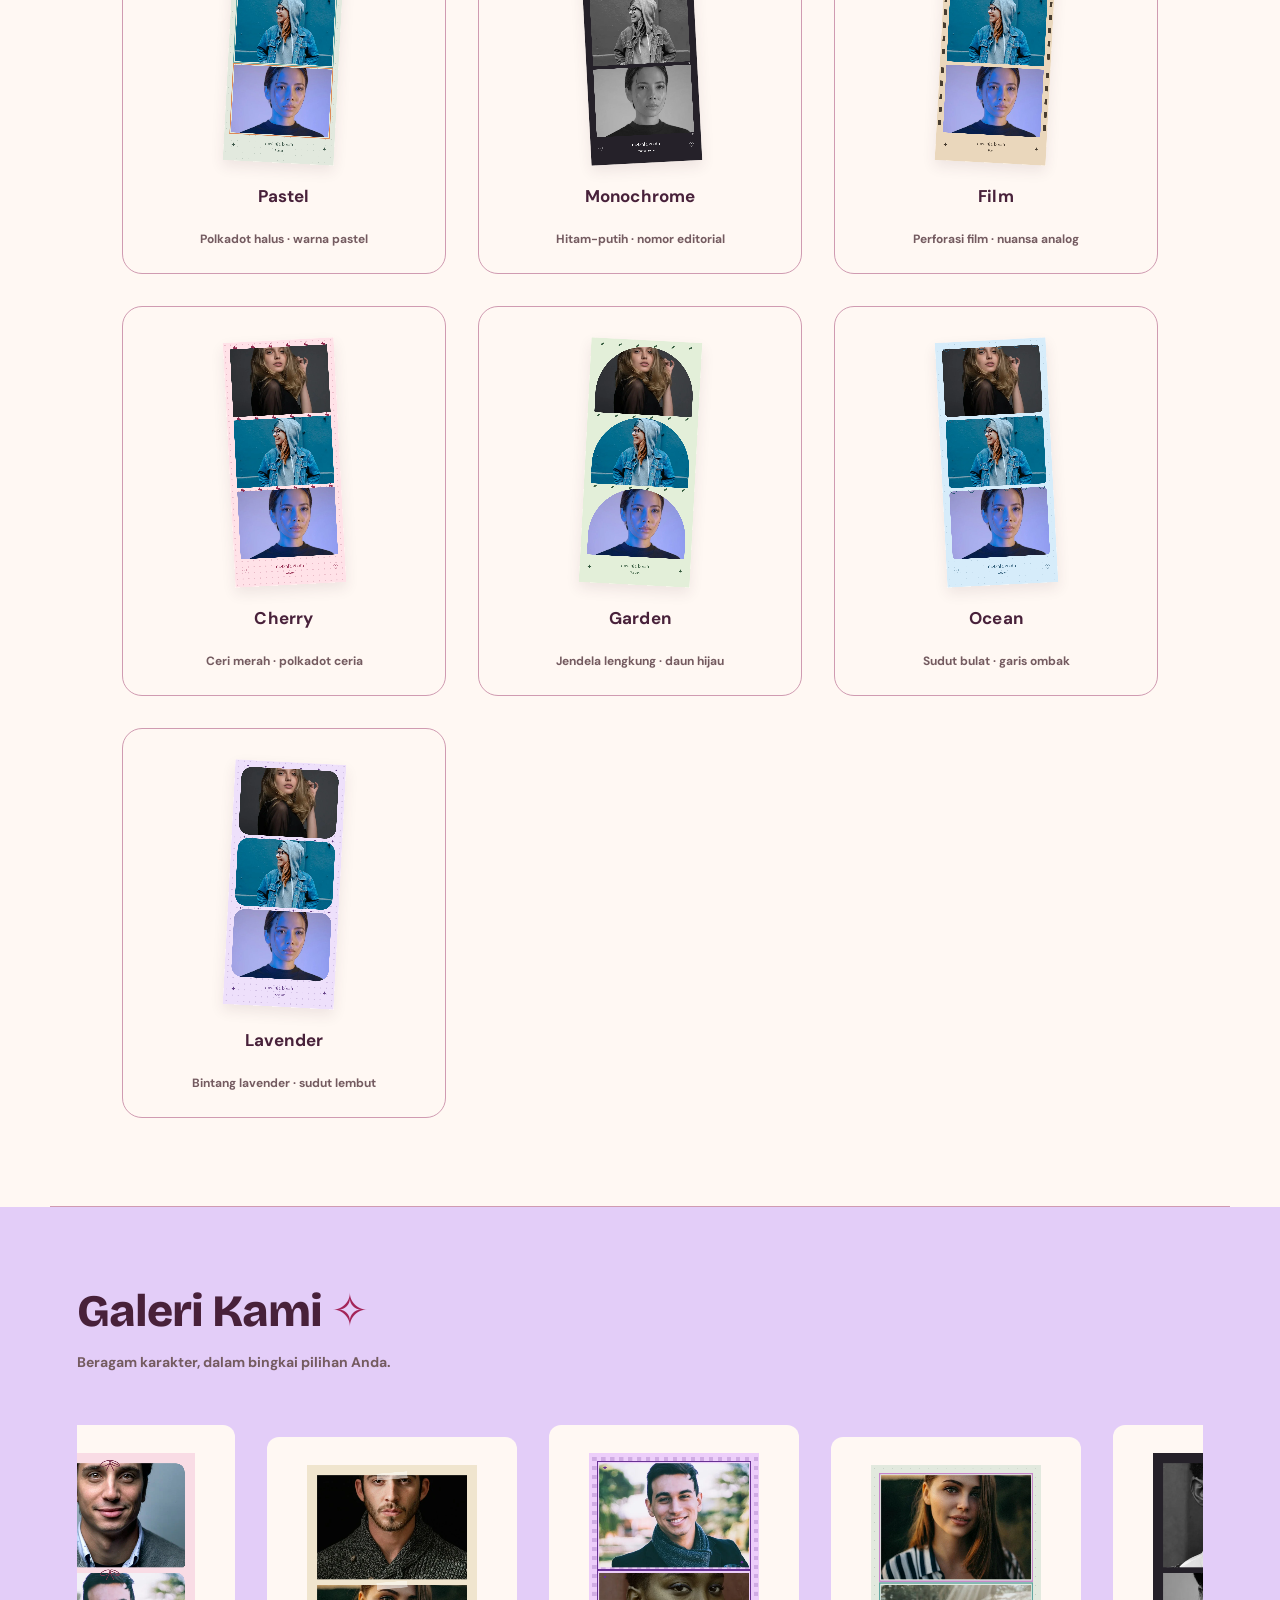
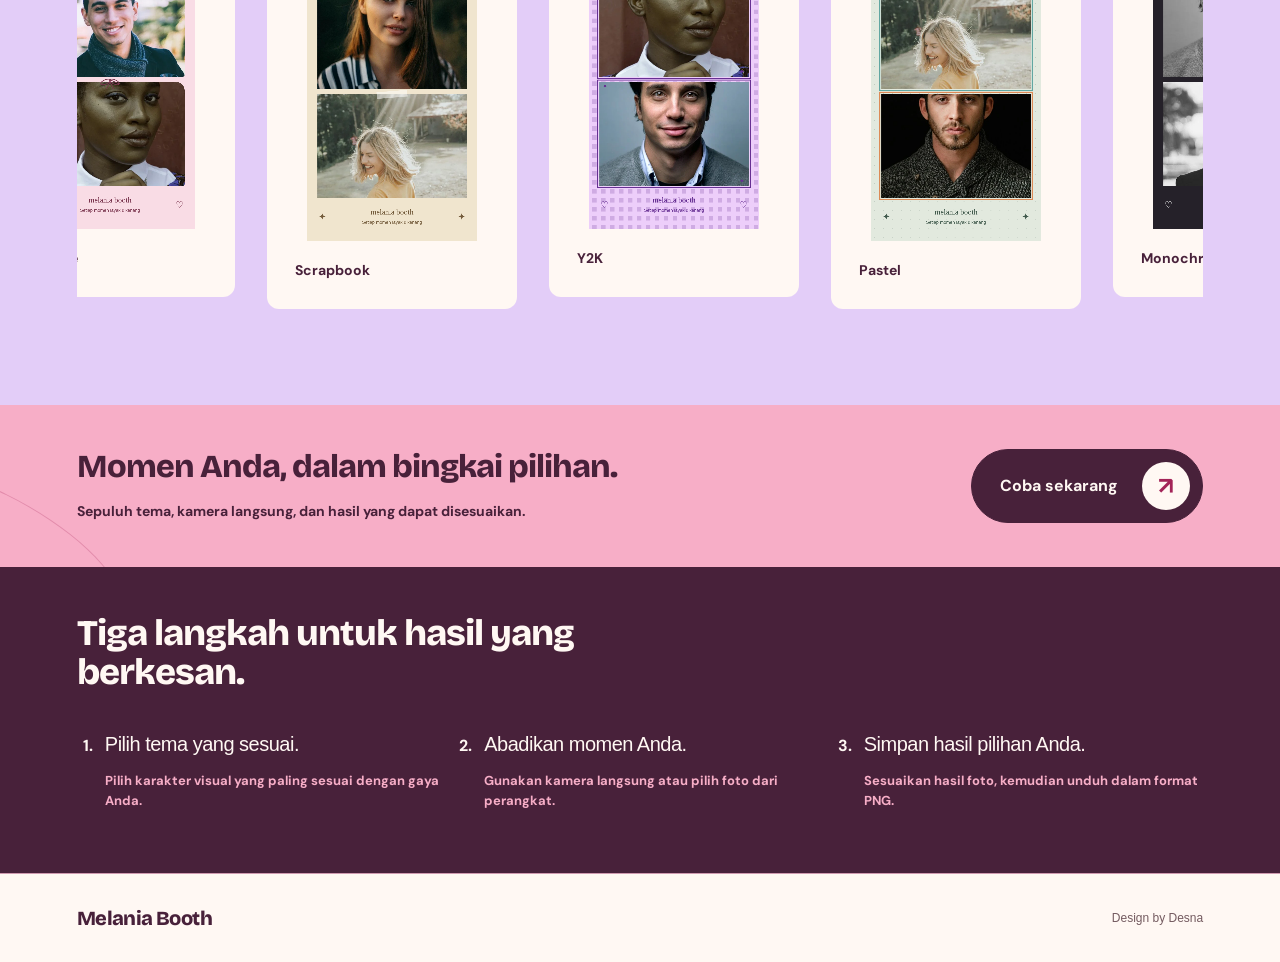
==== commit eda47a3c: "Refine clean wordmark and fix gallery reversal with subtle ribbon details" ====
--- a/index.html
+++ b/index.html
@@ -19,7 +19,7 @@
   </head>
   <body>
     <header>
-      <a class="wordmark" href="#">melania<span>booth ✳</span></a>
+      <a class="wordmark" href="#">melania<span>booth</span></a>
       <nav aria-label="Navigasi utama">
         <a href="#themes">Tema</a><a href="#how">Cara pakai</a
         ><a class="button small" href="#studio">Mulai foto ↗</a>
@@ -227,7 +227,7 @@
       </section>
     </main>
     <footer>
-      <a class="wordmark" href="#">melania<span>booth ✳</span></a>
+      <a class="wordmark" href="#">melania<span>booth</span></a>
       <p>
         Momen kecil, kenangan manis.<br />Designed & built by Desna ·
         Browser-only photobox
@@ -242,7 +242,7 @@
     <link rel="stylesheet" href="studio-v5.css?v=5" />
     <script src="studio-v5.js?v=5" defer></script>
     <link rel="stylesheet" href="gallery-auto.css?v=6" />
-    <script src="gallery-auto.js?v=6" defer></script>
+    <script src="gallery-auto.js?v=10" defer></script>
     <link rel="stylesheet" href="layout-v6.css?v=6" />
     <script src="studio-route.js?v=6" defer></script>
     <link rel="stylesheet" href="refine-v7.css?v=7" />
@@ -252,5 +252,7 @@
     <link rel="stylesheet" href="type-v9.css?v=9" />
     <link rel="stylesheet" href="header-v9.css?v=9" />
     <script src="language-v9.js?v=9" defer></script>
+    <link rel="stylesheet" href="ribbons-v10.css?v=10" />
+    <link rel="stylesheet" href="wordmark-v11.css?v=11" />
   </body>
 </html>
--- a/ribbons-v10.css
+++ b/ribbons-v10.css
@@ -0,0 +1 @@
+.hero{position:relative;overflow:hidden}.hero:before,.hero:after{content:'';position:absolute;pointer-events:none;width:270px;height:70px;border:1px solid var(--cherry);border-radius:50%;opacity:.25;right:-70px;top:42px;transform:rotate(-30deg)}.hero:after{right:-65px;top:104px;transform:rotate(28deg);width:250px;height:64px}.hero .intro{position:relative;z-index:1}.hero-art:before{content:'✦';position:absolute;left:-18px;top:5px;font-size:35px;color:var(--cherry);opacity:.5;animation:sparkle-soft 4s ease-in-out infinite}.photo-pair figure{position:relative}.photo-pair figure:before{content:'';position:absolute;left:calc(50% - 34px);top:-9px;width:68px;height:21px;transform:rotate(-8deg);background:var(--lilac);opacity:.8;z-index:2;border-left:1px dashed var(--line);border-right:1px dashed var(--line)}.themes-section{position:relative}.themes-section:before{content:'';display:block;width:80px;height:14px;border-top:1px solid var(--cherry);border-bottom:1px solid var(--cherry);transform:rotate(-5deg);opacity:.45;margin-bottom:28px}.gallery-heading h2:after{content:' ✧';font-weight:400;color:var(--cherry)}.studio-invite{position:relative;overflow:hidden}.studio-invite:before{content:'';position:absolute;pointer-events:none;width:260px;height:90px;border:1px solid var(--cherry);border-radius:50%;left:-125px;bottom:-25px;transform:rotate(30deg);opacity:.25}.studio-invite>div,.studio-invite>a{position:relative;z-index:1}@keyframes sparkle-soft{50%{transform:rotate(25deg) scale(.85);opacity:.25}}.motion-paused .hero-art:before{animation:none}@media(max-width:600px){.hero:before,.hero:after{width:150px;height:38px;right:-70px;opacity:.17}.hero:after{top:76px}.hero-art:before{font-size:22px;left:-8px}.photo-pair figure:before{width:44px;left:calc(50% - 22px);height:15px}.themes-section:before{margin-bottom:20px}}@media(prefers-reduced-motion:reduce){.hero-art:before{animation:none}}
--- a/wordmark-v11.css
+++ b/wordmark-v11.css
@@ -0,0 +1 @@
+.minimal-header>.wordmark{font-size:32px;font-weight:700!important;letter-spacing:-1.6px;line-height:.95;color:var(--ink);text-decoration:none;padding:6px 0}.minimal-header>.wordmark span{font-family:MelaniaText,Arial,sans-serif;font-size:11px;font-weight:500;letter-spacing:5px;text-transform:uppercase;margin-top:9px;padding-left:3px;color:var(--cherry);line-height:1.2}@media(max-width:600px){.minimal-header>.wordmark{font-size:26px;letter-spacing:-1.2px}.minimal-header>.wordmark span{font-size:9px;letter-spacing:3.8px;margin-top:7px}}
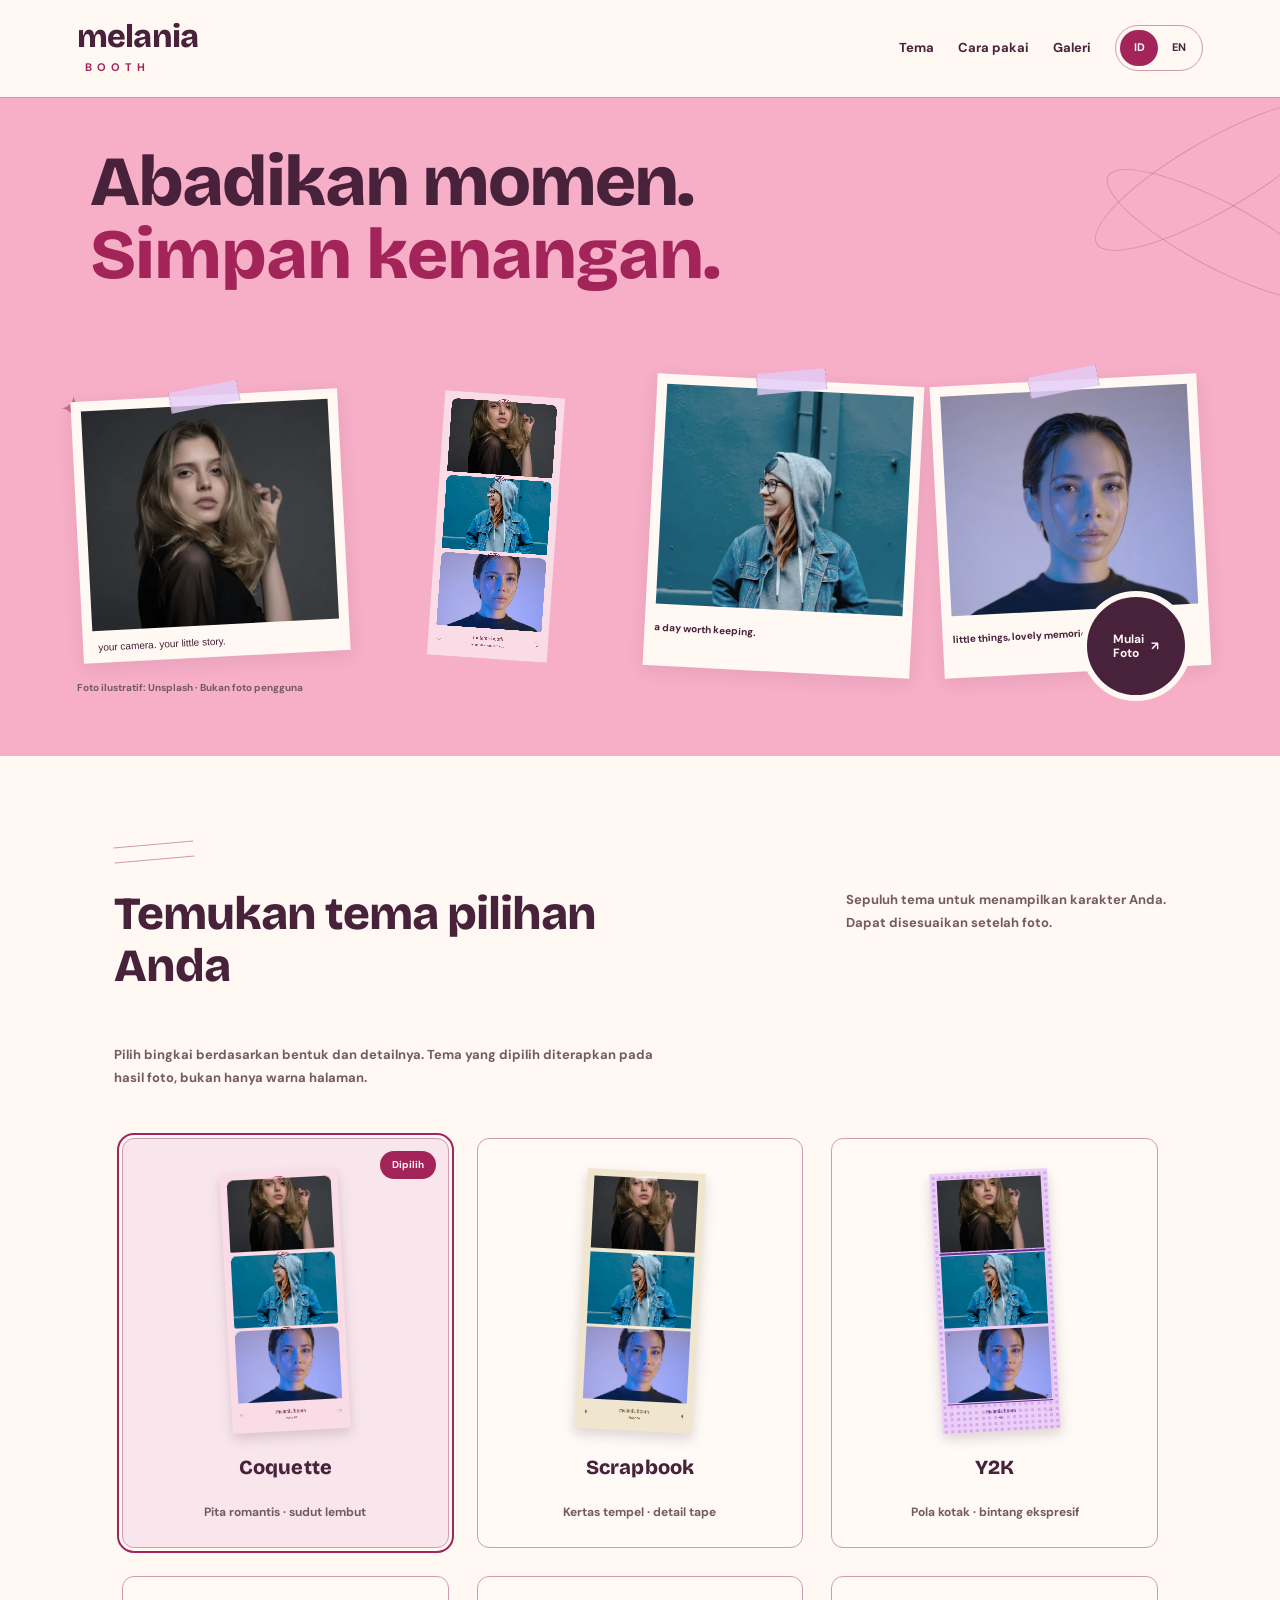
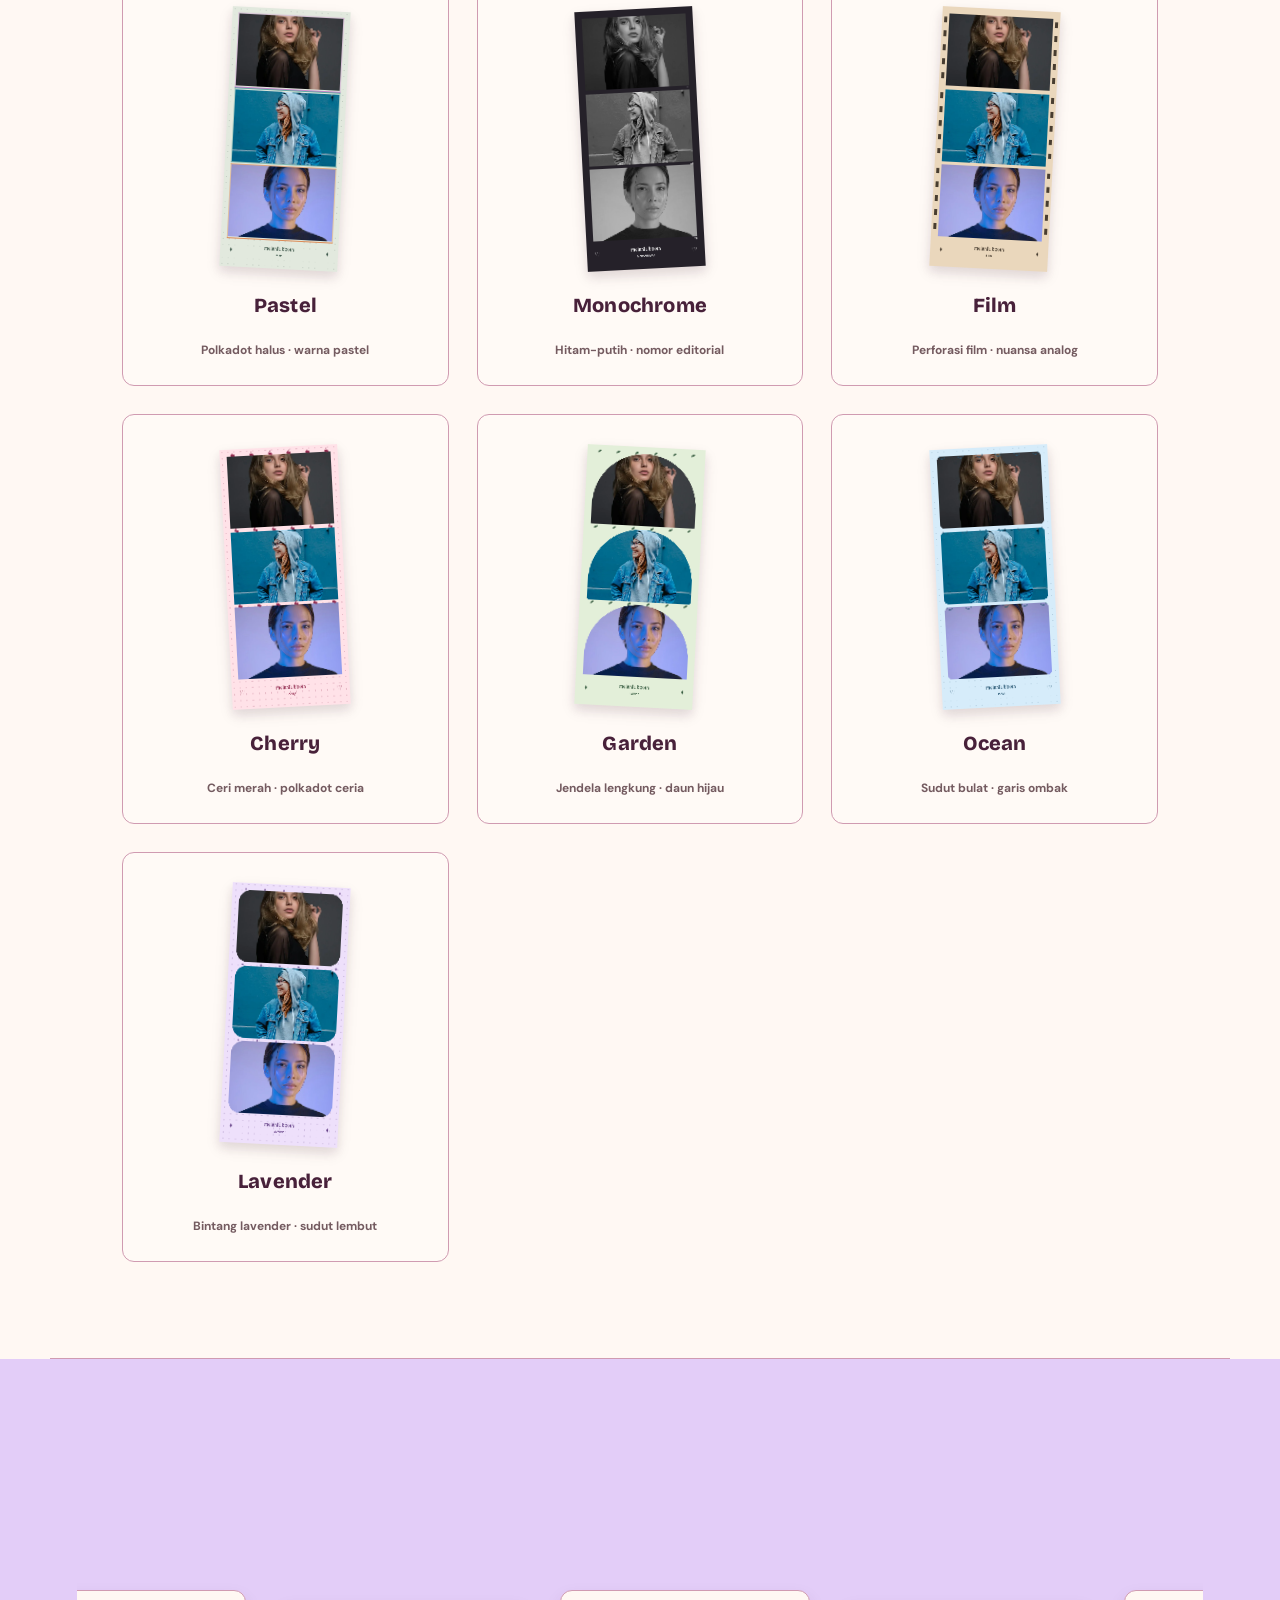
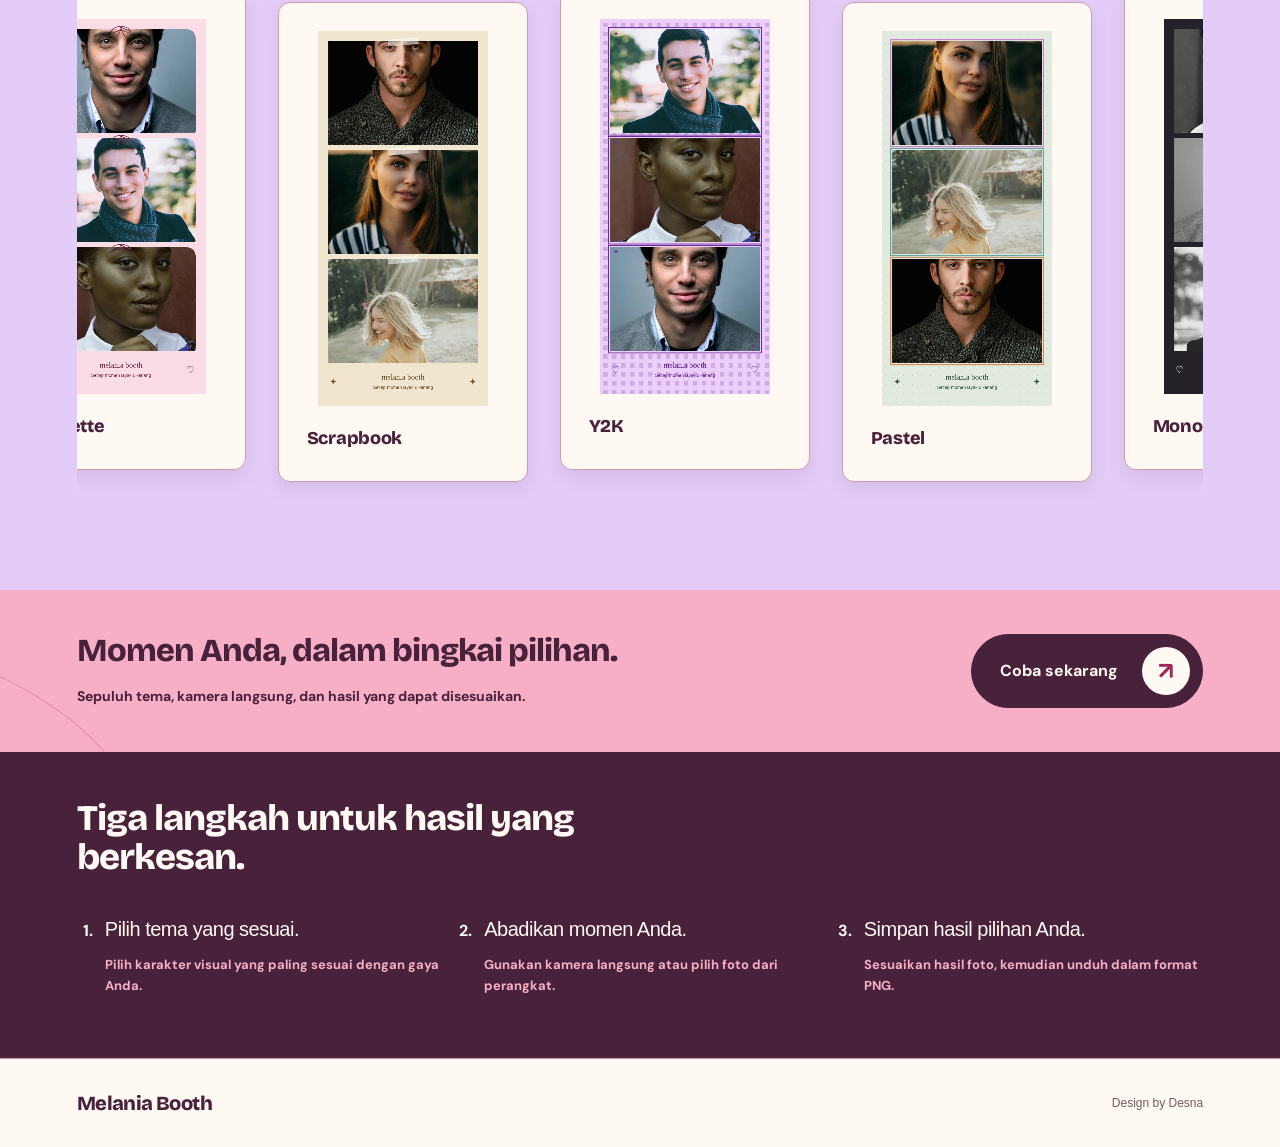
==== commit de08816b: "Add softly cycling surfaces and lively gallery prints with motion controls" ====
--- a/index.html
+++ b/index.html
@@ -254,5 +254,7 @@
     <script src="language-v9.js?v=9" defer></script>
     <link rel="stylesheet" href="ribbons-v10.css?v=10" />
     <link rel="stylesheet" href="wordmark-v11.css?v=11" />
+    <link rel="stylesheet" href="ambient.css?v=12" />
+    <script src="ambient.js?v=12" defer></script>
   </body>
 </html>
--- a/ambient.css
+++ b/ambient.css
@@ -0,0 +1,9 @@
+/* Slow surface color fades; exported photo colors remain untouched. */
+.hero,.studio-invite{animation:melania-surface 28s ease-in-out infinite}.gallery-section{animation:melania-gallery-surface 28s ease-in-out infinite}.hero-start{box-shadow:none;border:6px solid var(--cream)}
+@keyframes melania-surface{0%,100%{background-color:#f7c4d5}33%{background-color:#dfcef4}66%{background-color:#f5d4c4}}
+@keyframes melania-gallery-surface{0%,100%{background-color:#eee3f7}33%{background-color:#f8e1e9}66%{background-color:#f7e9db}}
+.gallery-item{position:relative;border:1px solid var(--line);box-shadow:0 8px 18px var(--shadow);animation:print-drift 6s ease-in-out infinite;transform-origin:50% 85%}.gallery-item:nth-child(even){animation-delay:-3s}.gallery-item:nth-child(3n){animation-delay:-1.5s}.gallery-item:hover{animation-play-state:paused}.gallery-item canvas{transition:scale .35s}.gallery-item:hover canvas{scale:1.035}.gallery-track{padding-top:28px;padding-bottom:40px}.gallery-item figcaption{font-family:MelaniaDisplay,Arial,sans-serif;font-size:18px;letter-spacing:-.3px}
+@keyframes print-drift{0%,100%{transform:translateY(0) rotate(-1deg)}50%{transform:translateY(-8px) rotate(1deg)}}
+.themes-section{padding-top:88px;padding-bottom:88px}.themes-section .section-title h2{font-size:clamp(30px,3.6vw,46px);line-height:1.12;max-width:580px}.theme-explanation{max-width:540px;margin-bottom:40px}.theme-gallery{gap:28px}.theme-card{border-radius:12px;background-color:#fffaf6;min-height:410px;transition:background-color .3s,box-shadow .3s,border-color .3s}.theme-card:hover{box-shadow:0 10px 26px var(--shadow);border-color:var(--cherry)}.theme-card[aria-pressed=true]{background-color:#f9e6ed;outline:2px solid var(--cherry);outline-offset:3px}.theme-card canvas{height:260px;filter:drop-shadow(0 5px 5px var(--shadow))}.theme-card small{line-height:1.65;max-width:220px;margin:auto;font-size:12px}.theme-card span{font-family:MelaniaDisplay,Arial,sans-serif;font-size:20px;font-weight:650}.theme-card[aria-pressed=true]:after{padding:6px 12px;top:12px;right:12px}.motion-paused .hero,.motion-paused .studio-invite,.motion-paused .gallery-section,.motion-paused .gallery-item{animation-play-state:paused}
+@media(max-width:600px){.themes-section{padding-block:48px}.theme-gallery{gap:20px 16px}.theme-card{min-height:325px;padding-top:32px}.theme-card canvas{height:185px}.theme-card span{font-size:16px}.theme-card small{font-size:11px}.gallery-item figcaption{font-size:16px}.theme-card[aria-pressed=true]{outline-offset:1px}}
+@media(prefers-reduced-motion:reduce){.hero,.studio-invite,.gallery-section,.gallery-item{animation:none!important}.gallery-item:hover canvas{scale:1}}
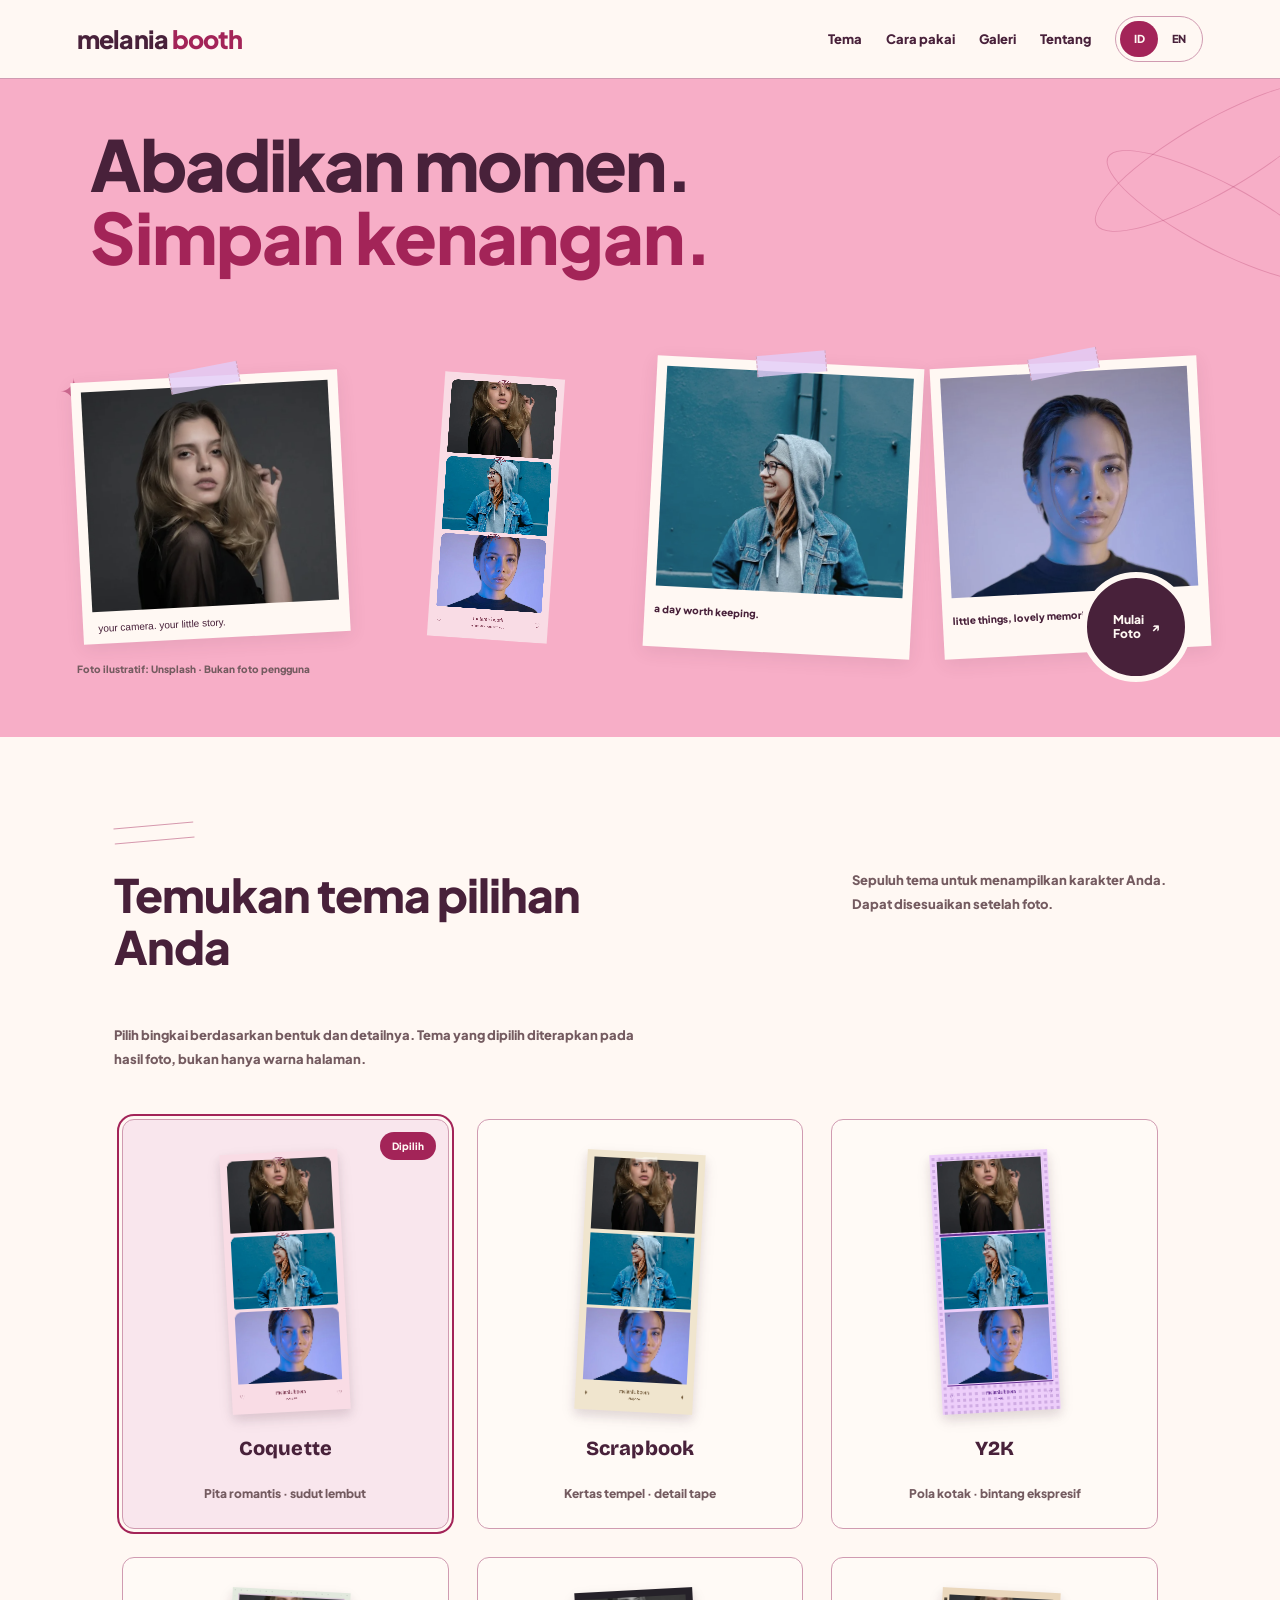
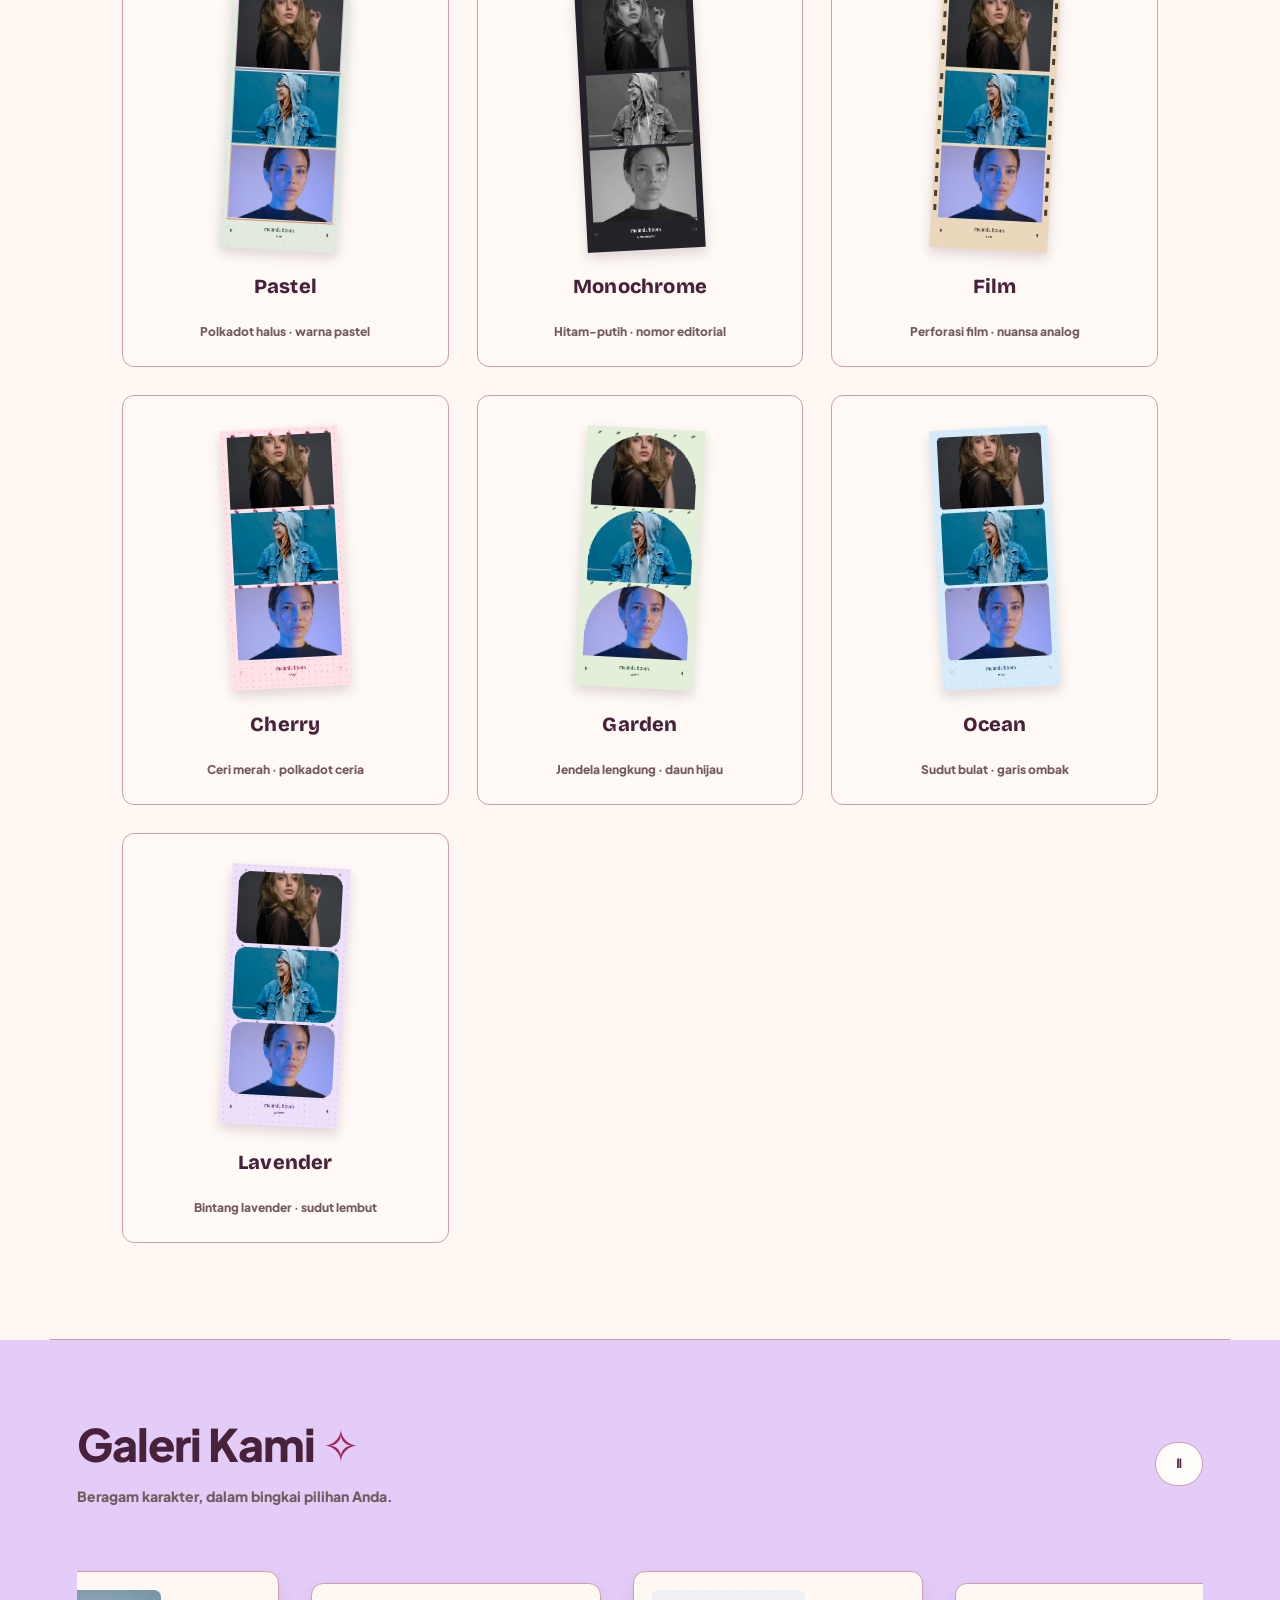
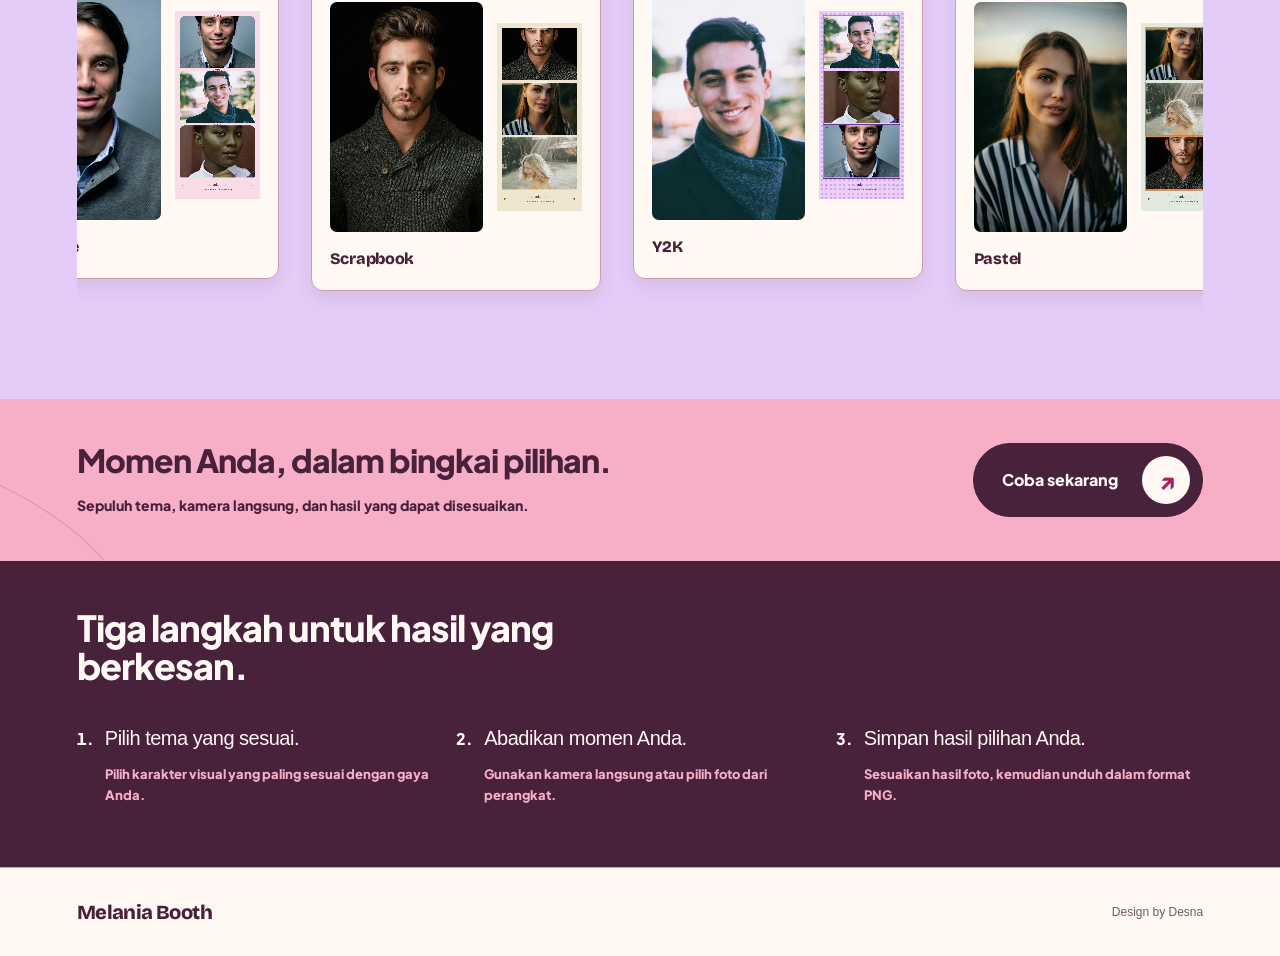
==== commit 8149349b: "Add about page, portrait gallery, horizontal branding and Jakarta typography" ====
--- a/index.html
+++ b/index.html
@@ -242,7 +242,7 @@
     <link rel="stylesheet" href="studio-v5.css?v=5" />
     <script src="studio-v5.js?v=5" defer></script>
     <link rel="stylesheet" href="gallery-auto.css?v=6" />
-    <script src="gallery-auto.js?v=10" defer></script>
+    <script src="gallery-auto.js?v=13" defer></script>
     <link rel="stylesheet" href="layout-v6.css?v=6" />
     <script src="studio-route.js?v=6" defer></script>
     <link rel="stylesheet" href="refine-v7.css?v=7" />
@@ -255,6 +255,8 @@
     <link rel="stylesheet" href="ribbons-v10.css?v=10" />
     <link rel="stylesheet" href="wordmark-v11.css?v=11" />
     <link rel="stylesheet" href="ambient.css?v=12" />
-    <script src="ambient.js?v=12" defer></script>
+    <script src="ambient.js?v=13" defer></script>
+    <link rel="stylesheet" href="refresh.css?v=13" />
+    <script src="refresh.js?v=13" defer></script>
   </body>
 </html>
--- a/refresh.css
+++ b/refresh.css
@@ -0,0 +1 @@
+@font-face{font-family:Jakarta;src:url('assets/jakarta.woff2');font-display:swap;font-weight:400 800}body,button,input,select,textarea,h1,h2,.wordmark{font-family:Jakarta,Arial,sans-serif!important}.minimal-header>.wordmark{white-space:nowrap;font-size:25px;letter-spacing:-1.2px;line-height:1.3}.minimal-header>.wordmark span{display:inline;font-family:inherit;font-size:inherit;text-transform:none;letter-spacing:-1.2px;margin:0;padding:0;font-weight:400;color:var(--cherry)}.gallery-item{flex:0 0 290px;display:grid;grid-template-columns:1fr 85px;gap:14px;padding:18px;align-items:center;animation-name:portrait-drift}.gallery-portrait{width:100%;height:230px;object-fit:cover;object-position:50% 35%;border-radius:7px}.gallery-item canvas{width:85px;max-width:100%;height:auto}.gallery-item figcaption{grid-column:1/-1;margin:0;font-size:16px}.gallery-section{animation:gallery-fade 24s ease-in-out infinite}.ambient-toggle{min-width:44px}.gallery-heading{align-items:center}.gallery-heading p{max-width:550px}@keyframes gallery-fade{0%,100%{background-color:#f7dbe5}33%{background-color:#ded0f1}66%{background-color:#f6ddcc}}@keyframes portrait-drift{0%,100%{transform:translateY(0)}50%{transform:translateY(-5px)}}.motion-paused .gallery-section{animation-play-state:paused}@media(max-width:600px){.minimal-header>.wordmark{font-size:19px}.minimal-header>.wordmark span{letter-spacing:-.8px}.minimal-header nav{gap:9px}.minimal-header nav>a{font-size:10px!important}.minimal-header nav>a[href='#how']{display:none}.gallery-item{flex-basis:260px;grid-template-columns:1fr 75px}.gallery-item canvas{width:75px}.gallery-portrait{height:205px}}@media(prefers-reduced-motion:reduce){.gallery-section,.gallery-item{animation:none!important}}
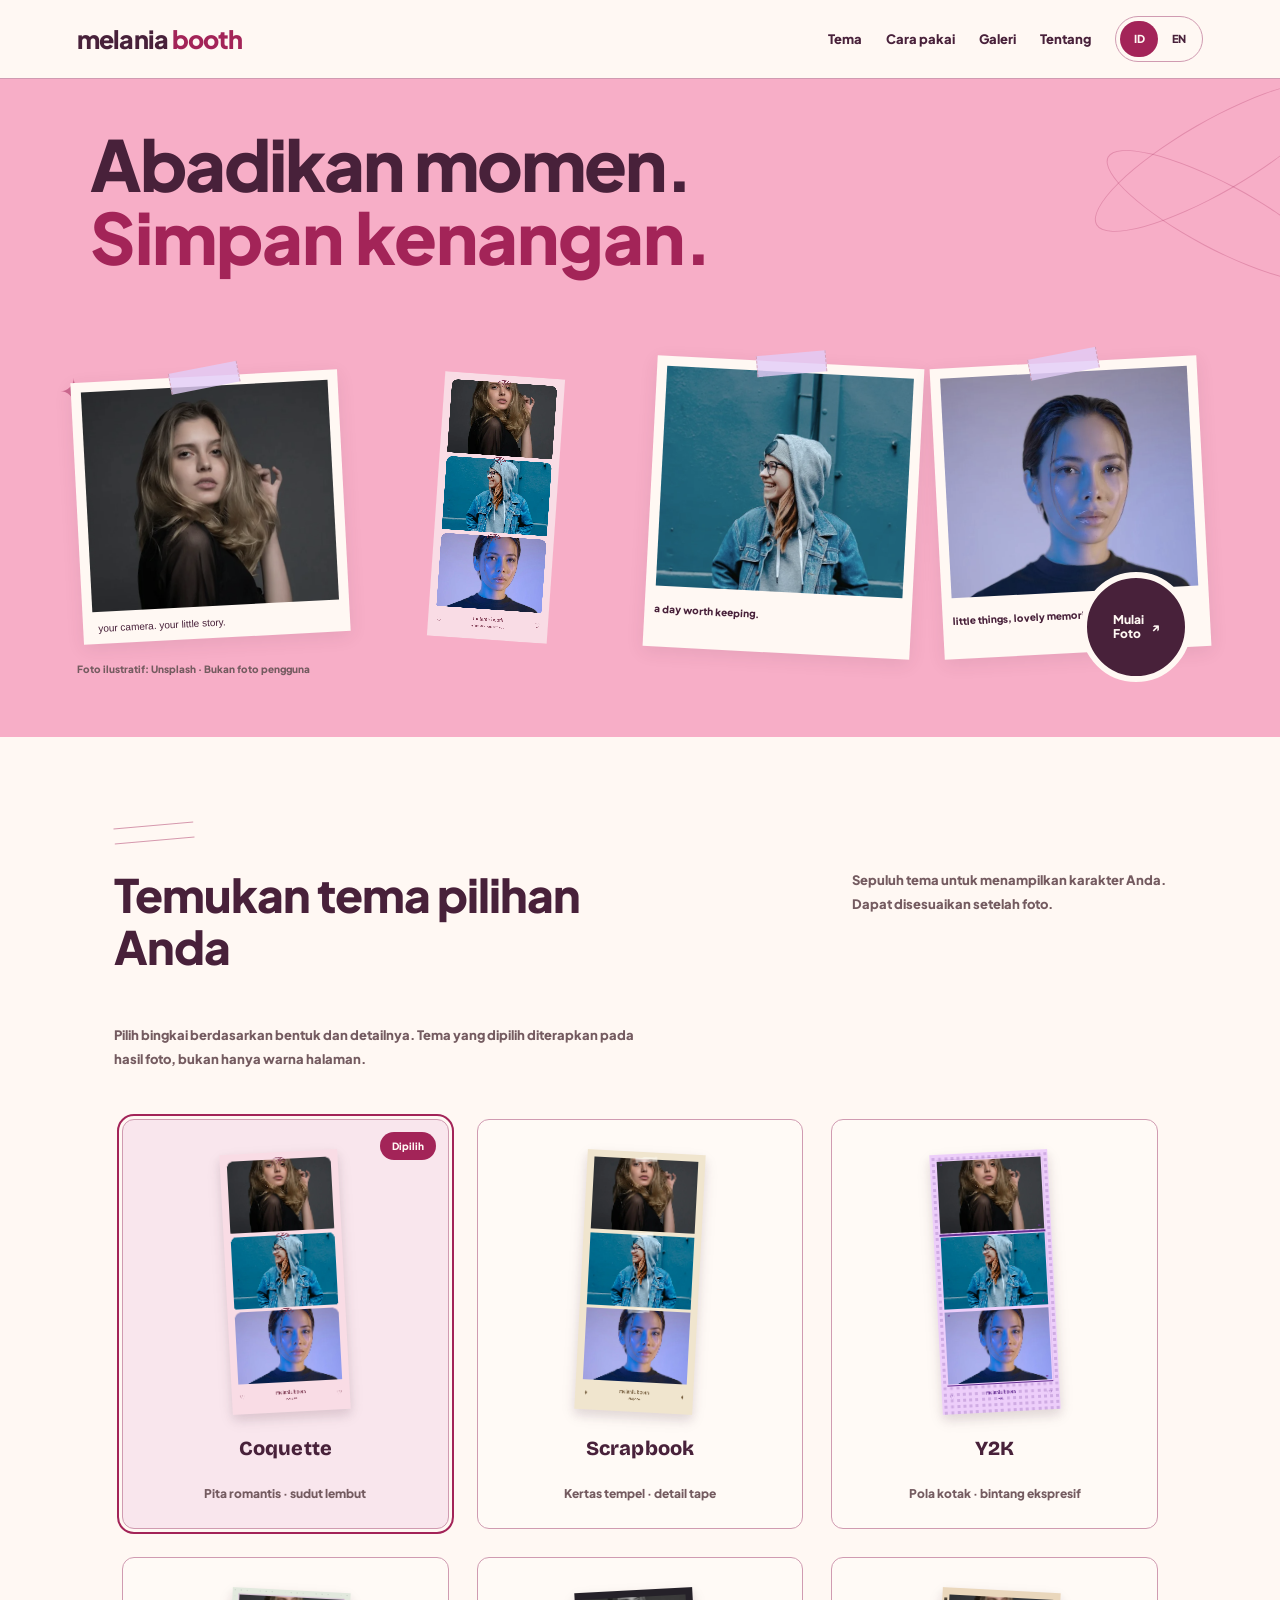
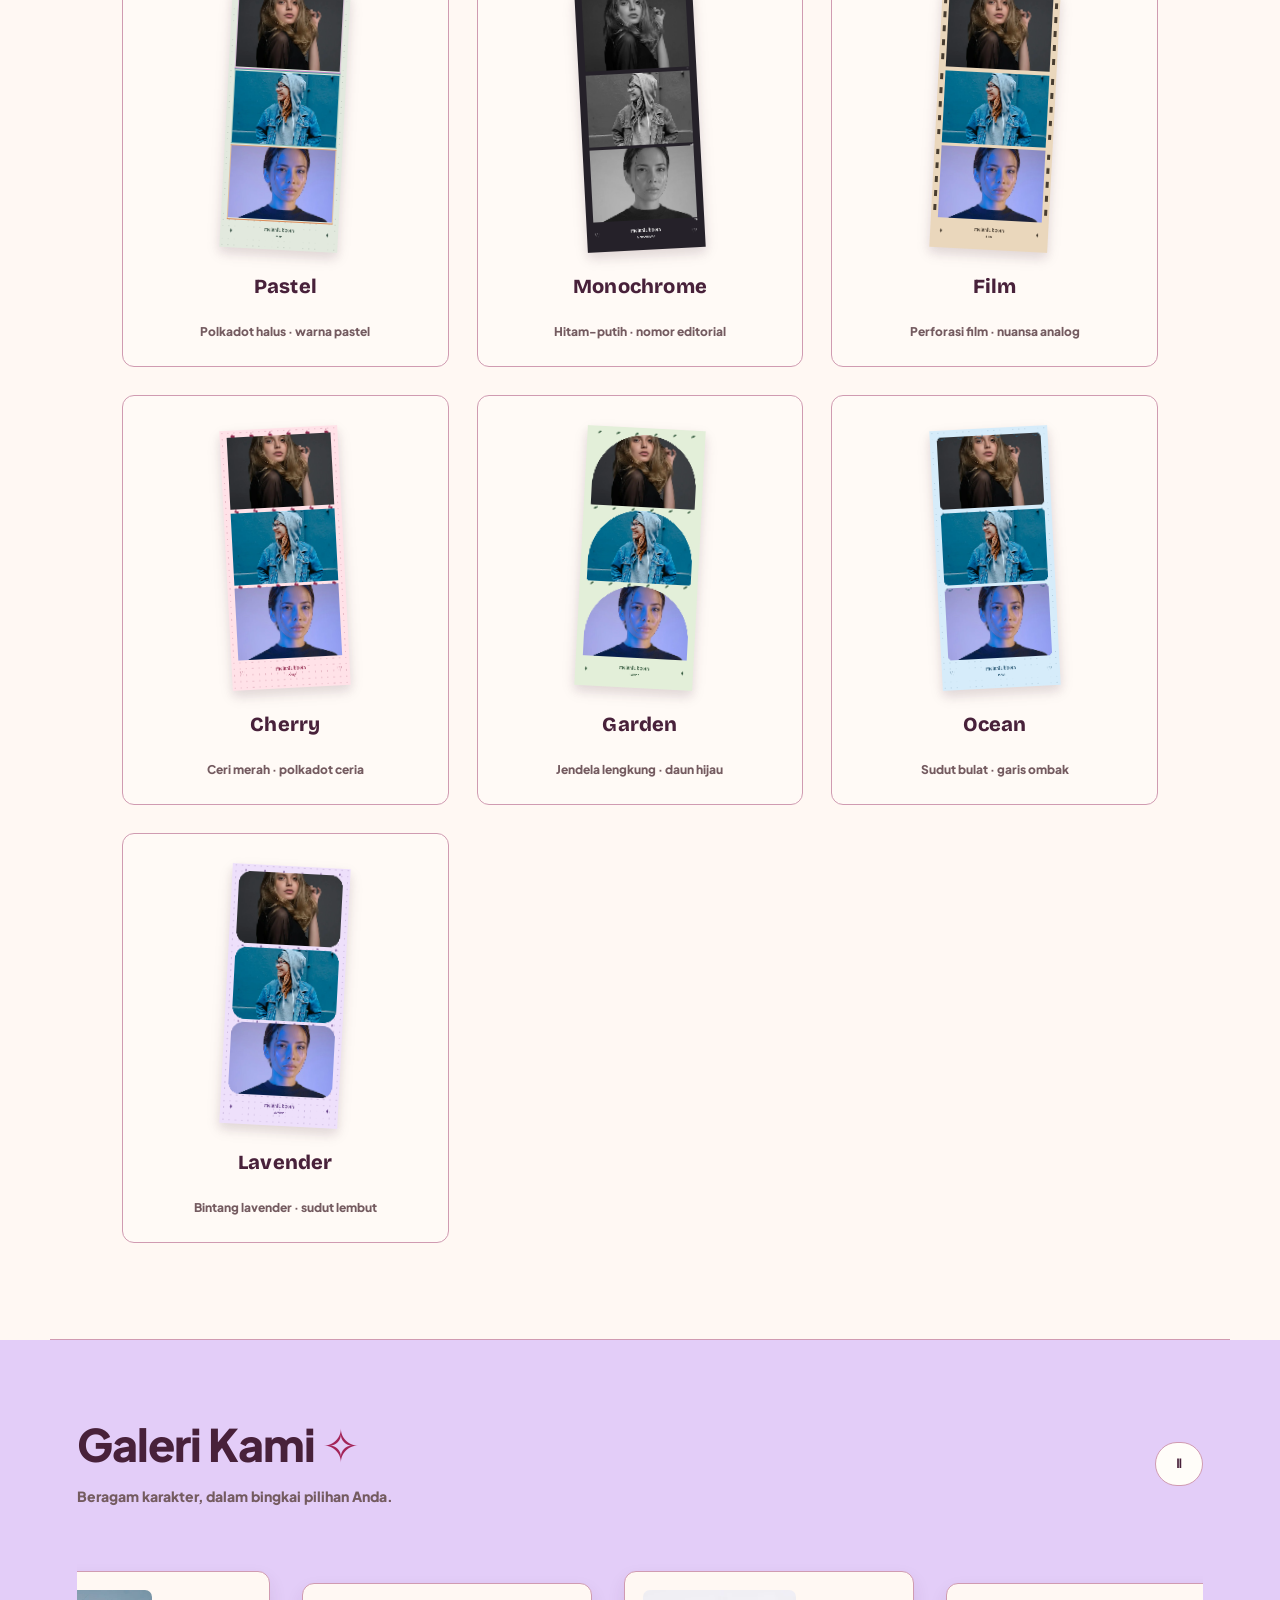
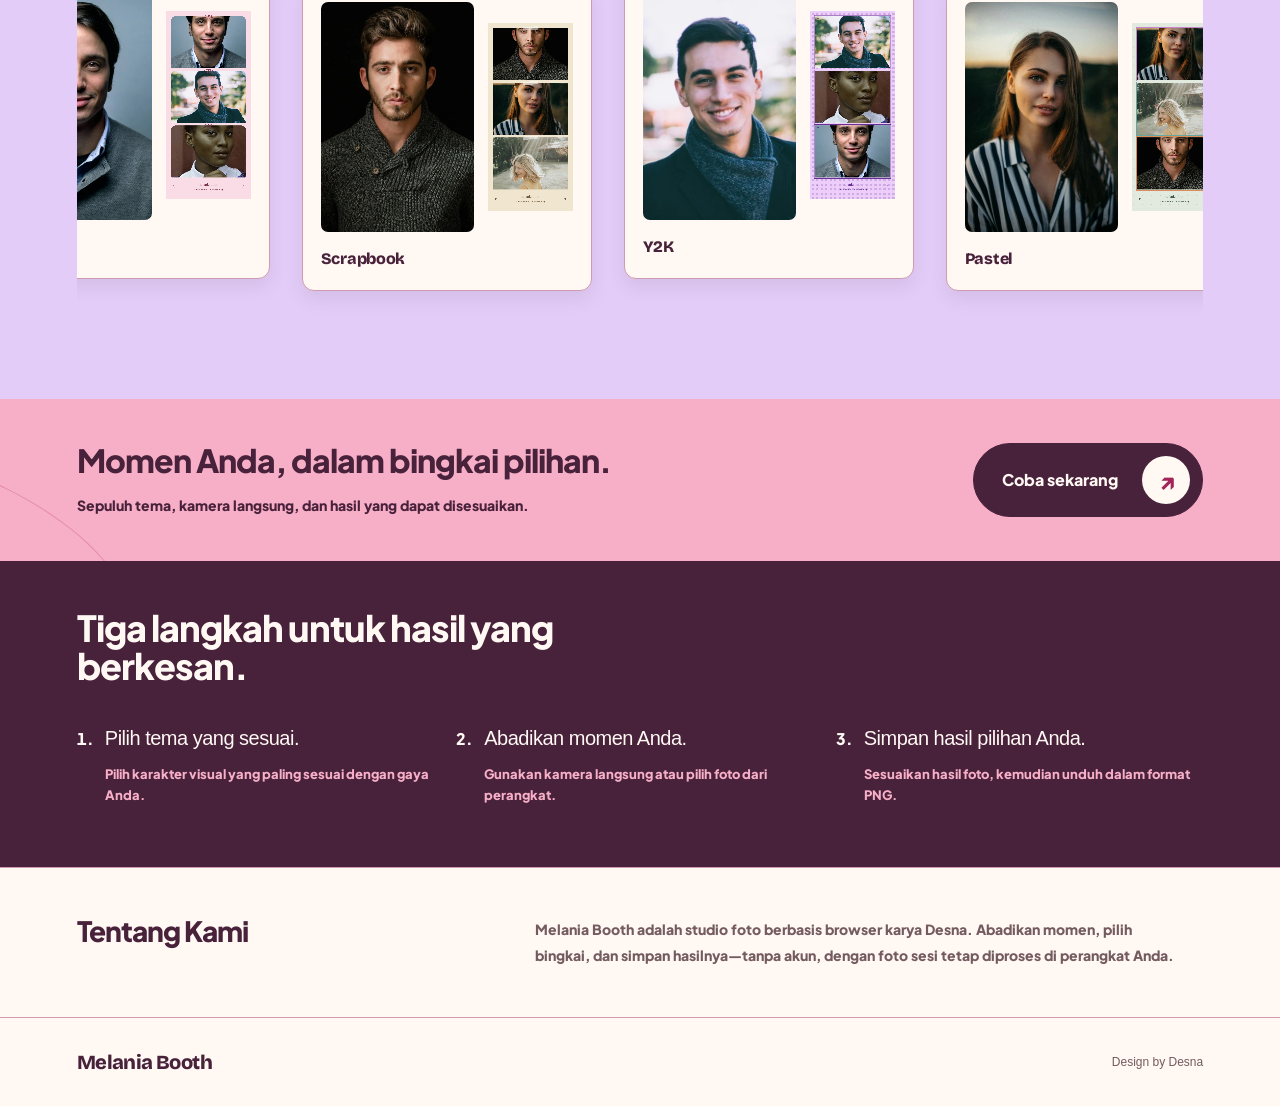
==== commit d17ef20f: "Integrate concise about section into homepage" ====
--- a/index.html
+++ b/index.html
@@ -257,6 +257,7 @@
     <link rel="stylesheet" href="ambient.css?v=12" />
     <script src="ambient.js?v=13" defer></script>
     <link rel="stylesheet" href="refresh.css?v=13" />
-    <script src="refresh.js?v=13" defer></script>
+    <script src="refresh.js?v=14" defer></script>
+    <link rel="stylesheet" href="about-inline.css?v=14" />
   </body>
 </html>
--- a/about-inline.css
+++ b/about-inline.css
@@ -0,0 +1 @@
+.about-inline{padding:48px 6%;display:grid;grid-template-columns:1fr 1.6fr;gap:40px;align-items:start;background:var(--cream);border-top:1px solid var(--line)}.about-inline h2{font-size:28px;margin:0}.about-inline p{max-width:650px;font-size:14px;line-height:1.9;margin:0;color:var(--muted)}@media(max-width:600px){.about-inline{grid-template-columns:1fr;gap:16px;padding:36px 6%}.about-inline h2{font-size:25px}}
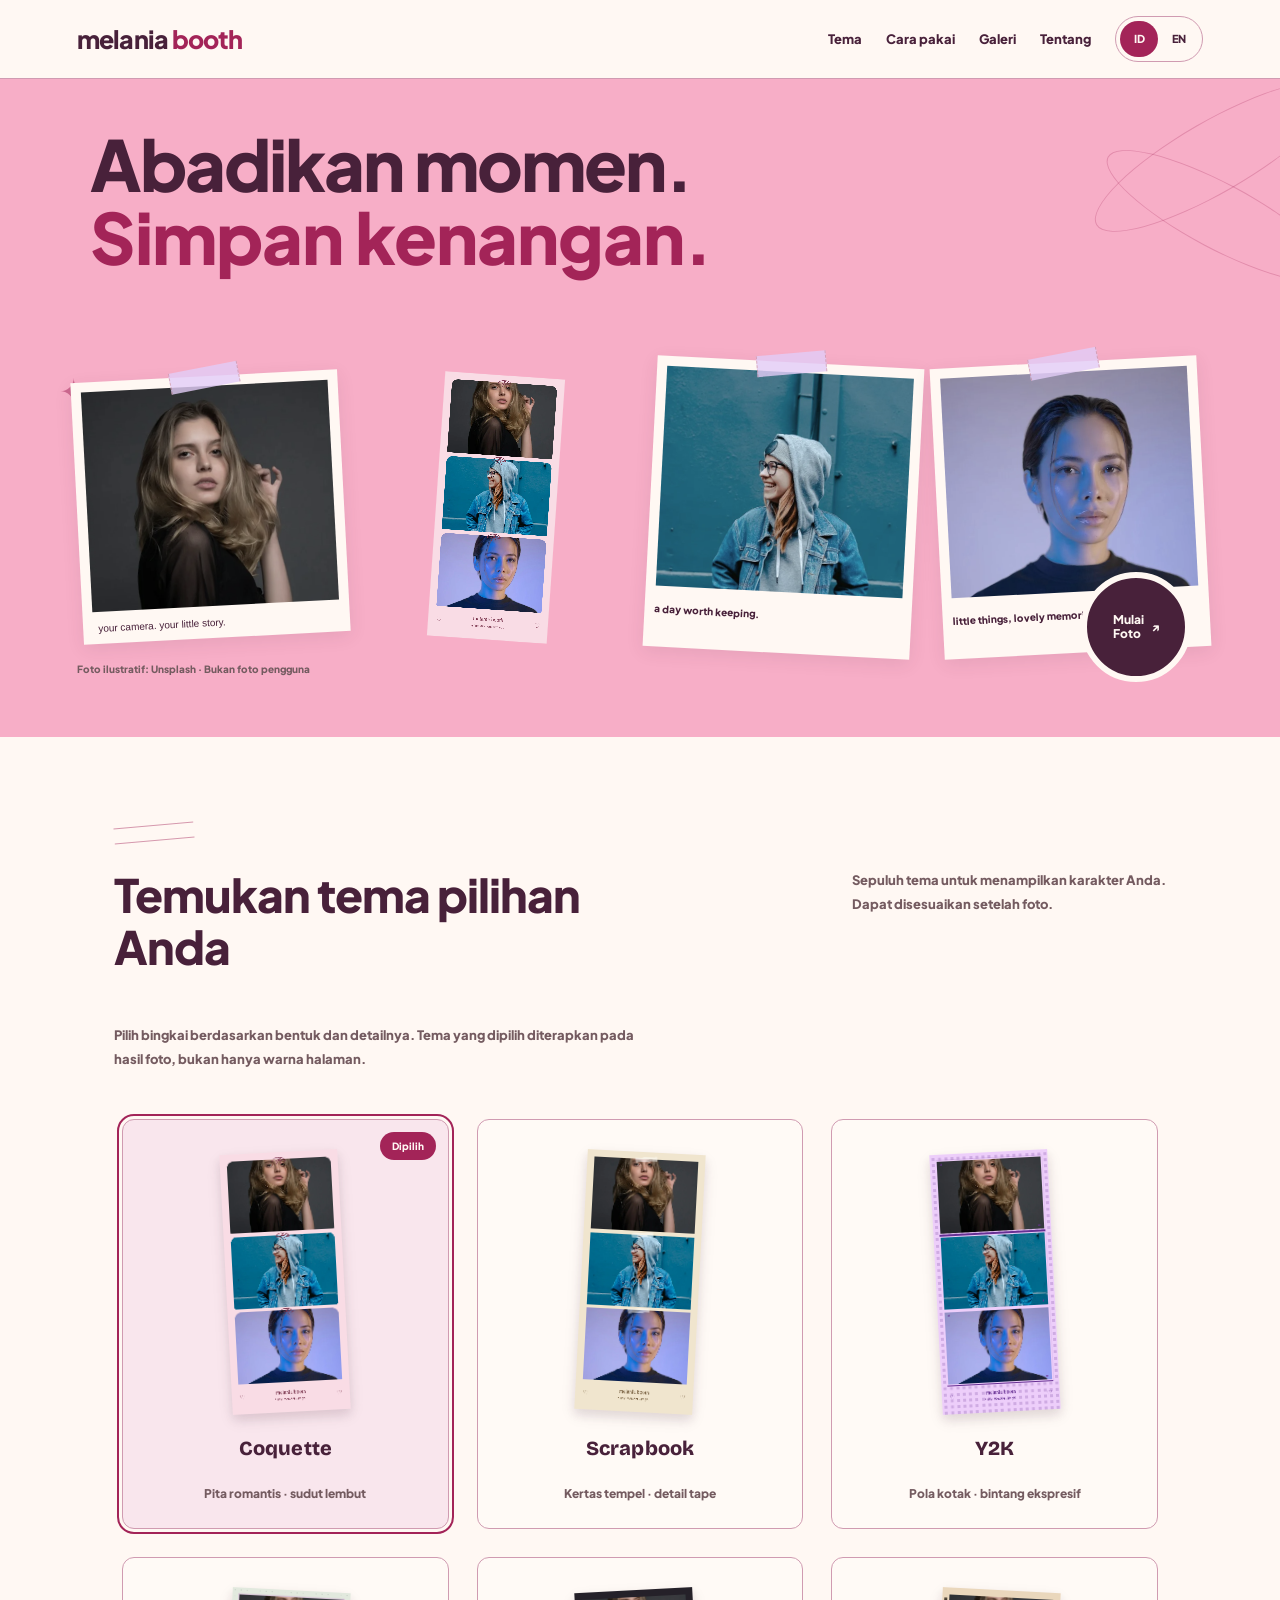
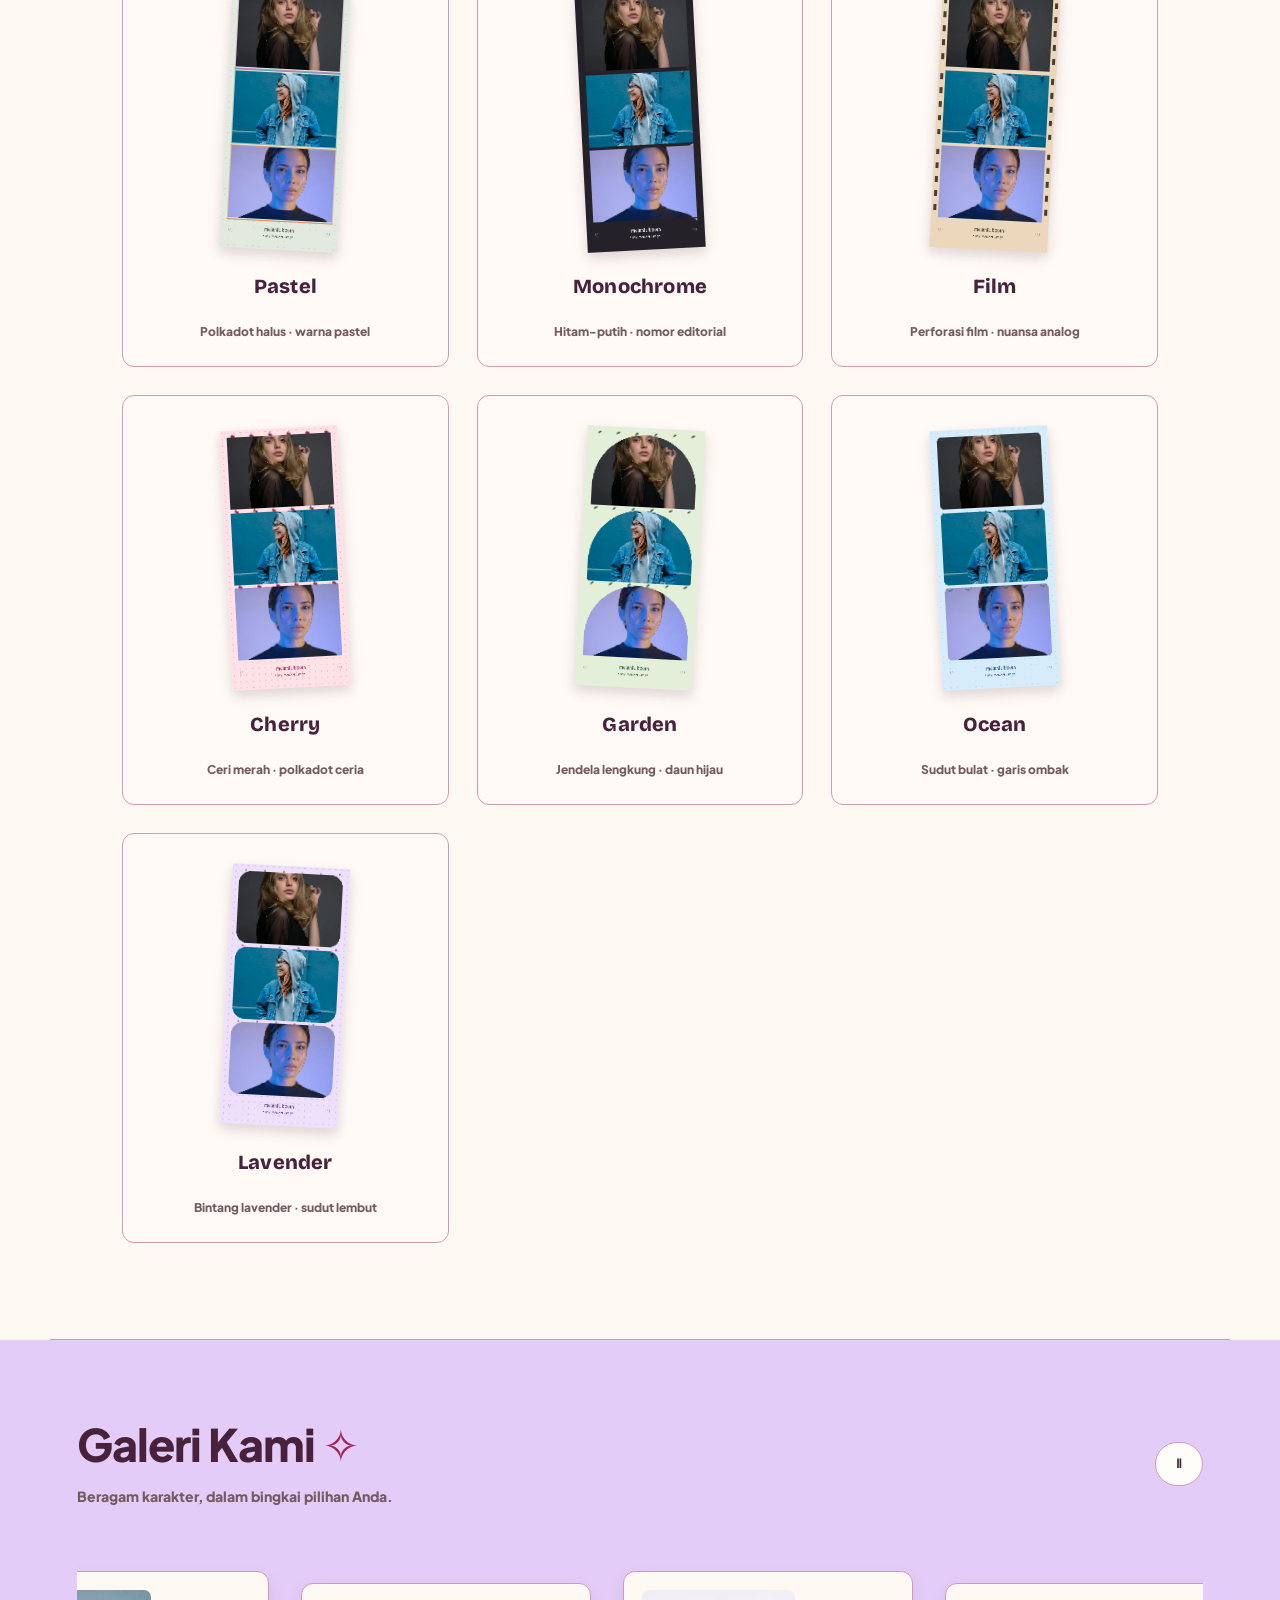
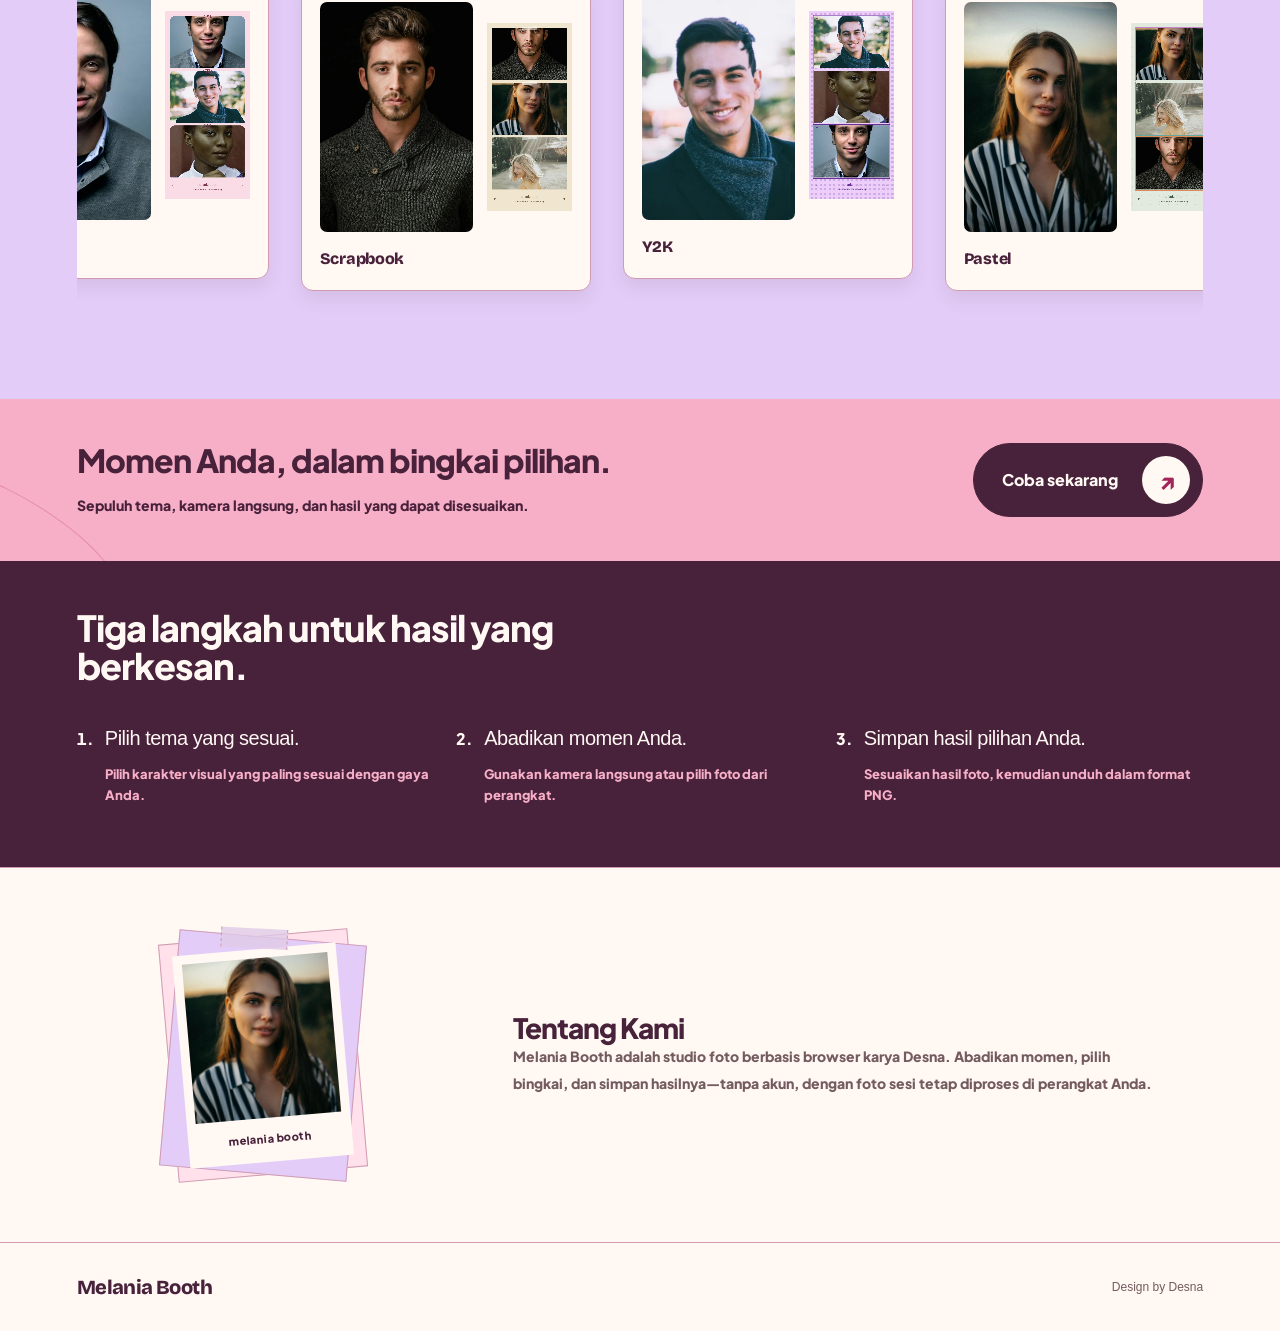
==== commit ae018673: "Add compact keepsake visual to inline about section" ====
--- a/index.html
+++ b/index.html
@@ -257,7 +257,7 @@
     <link rel="stylesheet" href="ambient.css?v=12" />
     <script src="ambient.js?v=13" defer></script>
     <link rel="stylesheet" href="refresh.css?v=13" />
-    <script src="refresh.js?v=14" defer></script>
-    <link rel="stylesheet" href="about-inline.css?v=14" />
+    <script src="refresh.js?v=15" defer></script>
+    <link rel="stylesheet" href="about-inline.css?v=15" />
   </body>
 </html>
--- a/about-inline.css
+++ b/about-inline.css
@@ -1 +1 @@
-.about-inline{padding:48px 6%;display:grid;grid-template-columns:1fr 1.6fr;gap:40px;align-items:start;background:var(--cream);border-top:1px solid var(--line)}.about-inline h2{font-size:28px;margin:0}.about-inline p{max-width:650px;font-size:14px;line-height:1.9;margin:0;color:var(--muted)}@media(max-width:600px){.about-inline{grid-template-columns:1fr;gap:16px;padding:36px 6%}.about-inline h2{font-size:25px}}
+header nav a[href='#tentang']{display:inline-block!important}@media(max-width:600px){header nav a[href='#themes'],header nav a[href='#gallery']{display:none!important}}.about-inline{padding:48px 6%;display:grid;grid-template-columns:1fr 1.6fr;gap:40px;align-items:start;background:var(--cream);border-top:1px solid var(--line)}.about-inline{grid-template-columns:minmax(180px,.7fr) minmax(0,1.3fr);align-items:center;gap:64px;padding-block:56px}.about-copy h2{margin-bottom:18px}.about-keepsake{position:relative;width:190px;margin:12px auto;padding:12px;background:var(--blush);transform:rotate(-5deg);border:1px solid var(--line)}.about-keepsake:before{content:'';position:absolute;inset:0;background:var(--lilac);border:1px solid var(--line);transform:rotate(10deg);z-index:-1}.about-keepsake:after{content:'';position:absolute;width:65px;height:20px;top:-9px;left:62px;background:#e0cbe8cc;transform:rotate(8deg);border-inline:1px dashed var(--line)}.about-photo{background:var(--cream);padding:9px 9px 14px}.about-photo img{width:100%;height:160px;object-fit:cover;display:block}.about-photo span{display:block;font-size:11px;text-align:center;padding-top:12px;letter-spacing:.5px}.about-inline h2{font-size:28px;margin:0}.about-inline p{max-width:650px;font-size:14px;line-height:1.9;margin:0;color:var(--muted)}@media(max-width:600px){.about-inline{grid-template-columns:1fr;gap:16px;padding:36px 6%}.about-inline h2{font-size:25px}}
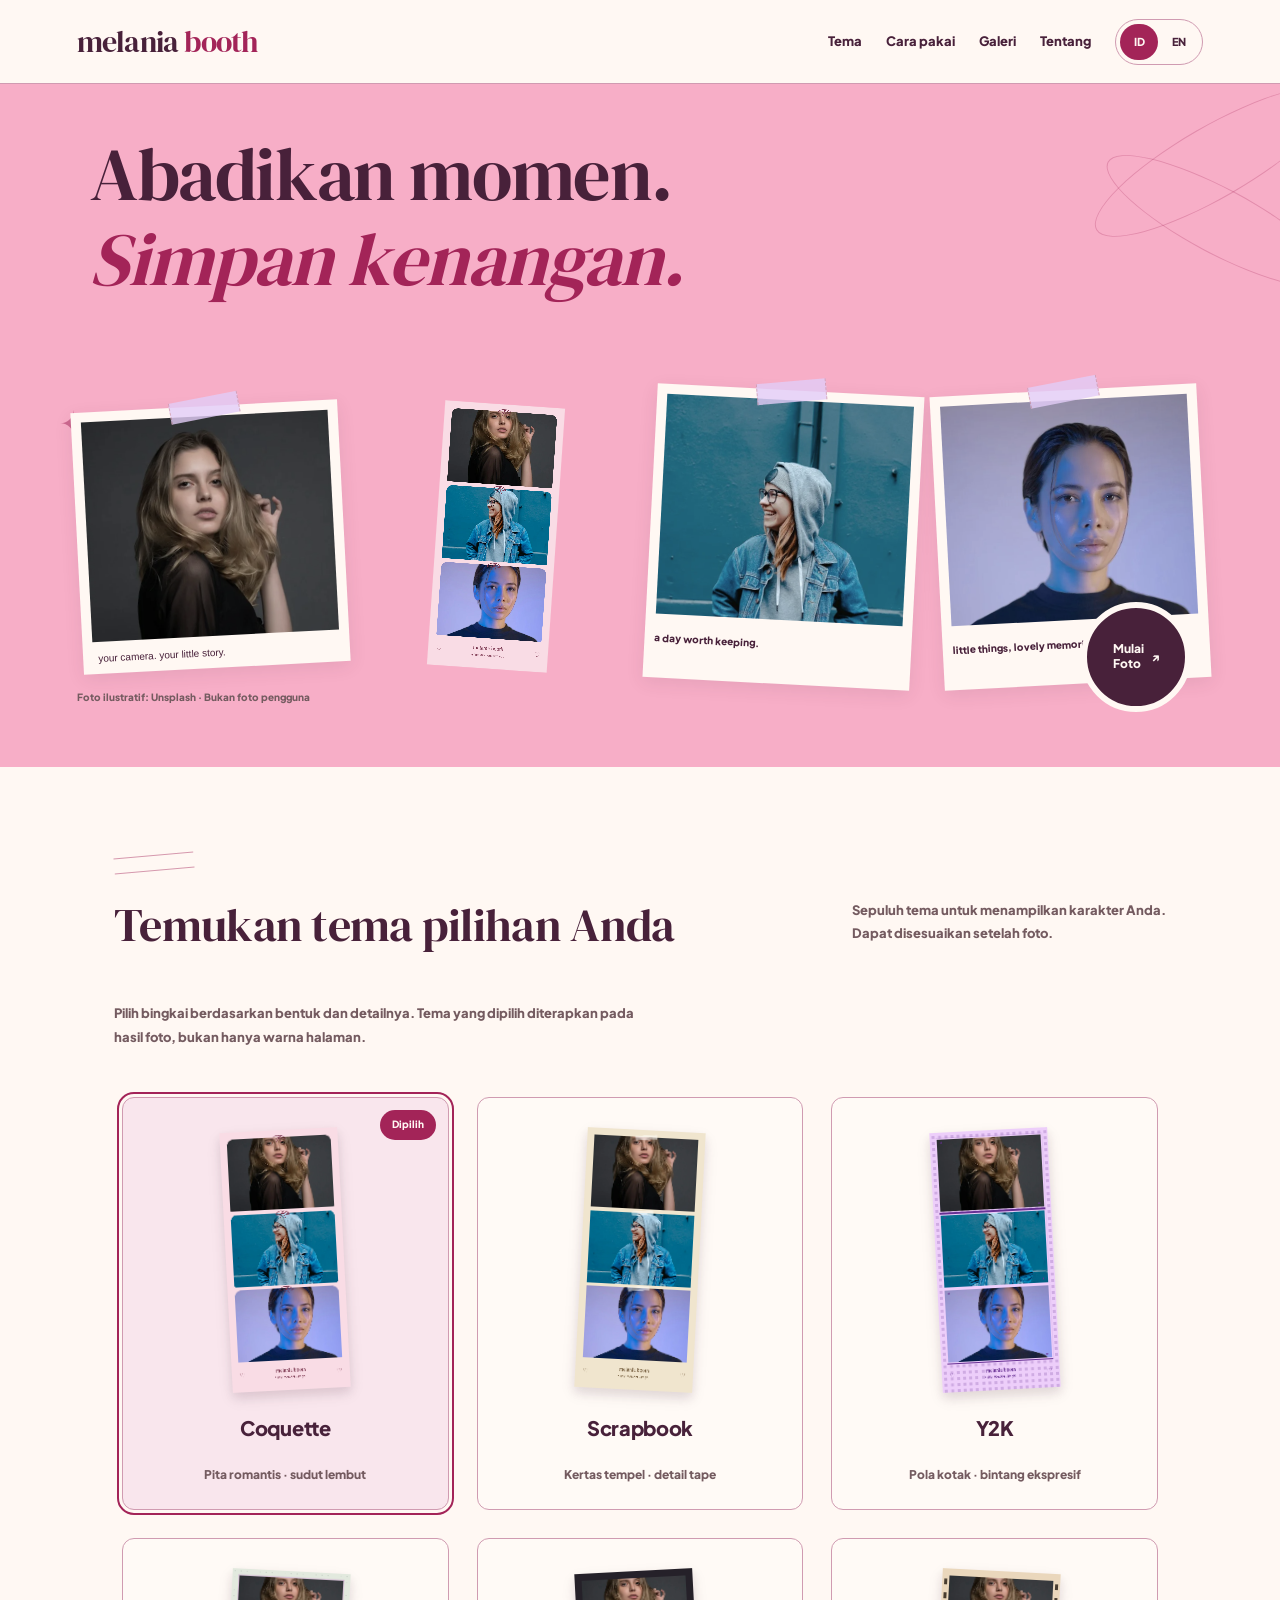
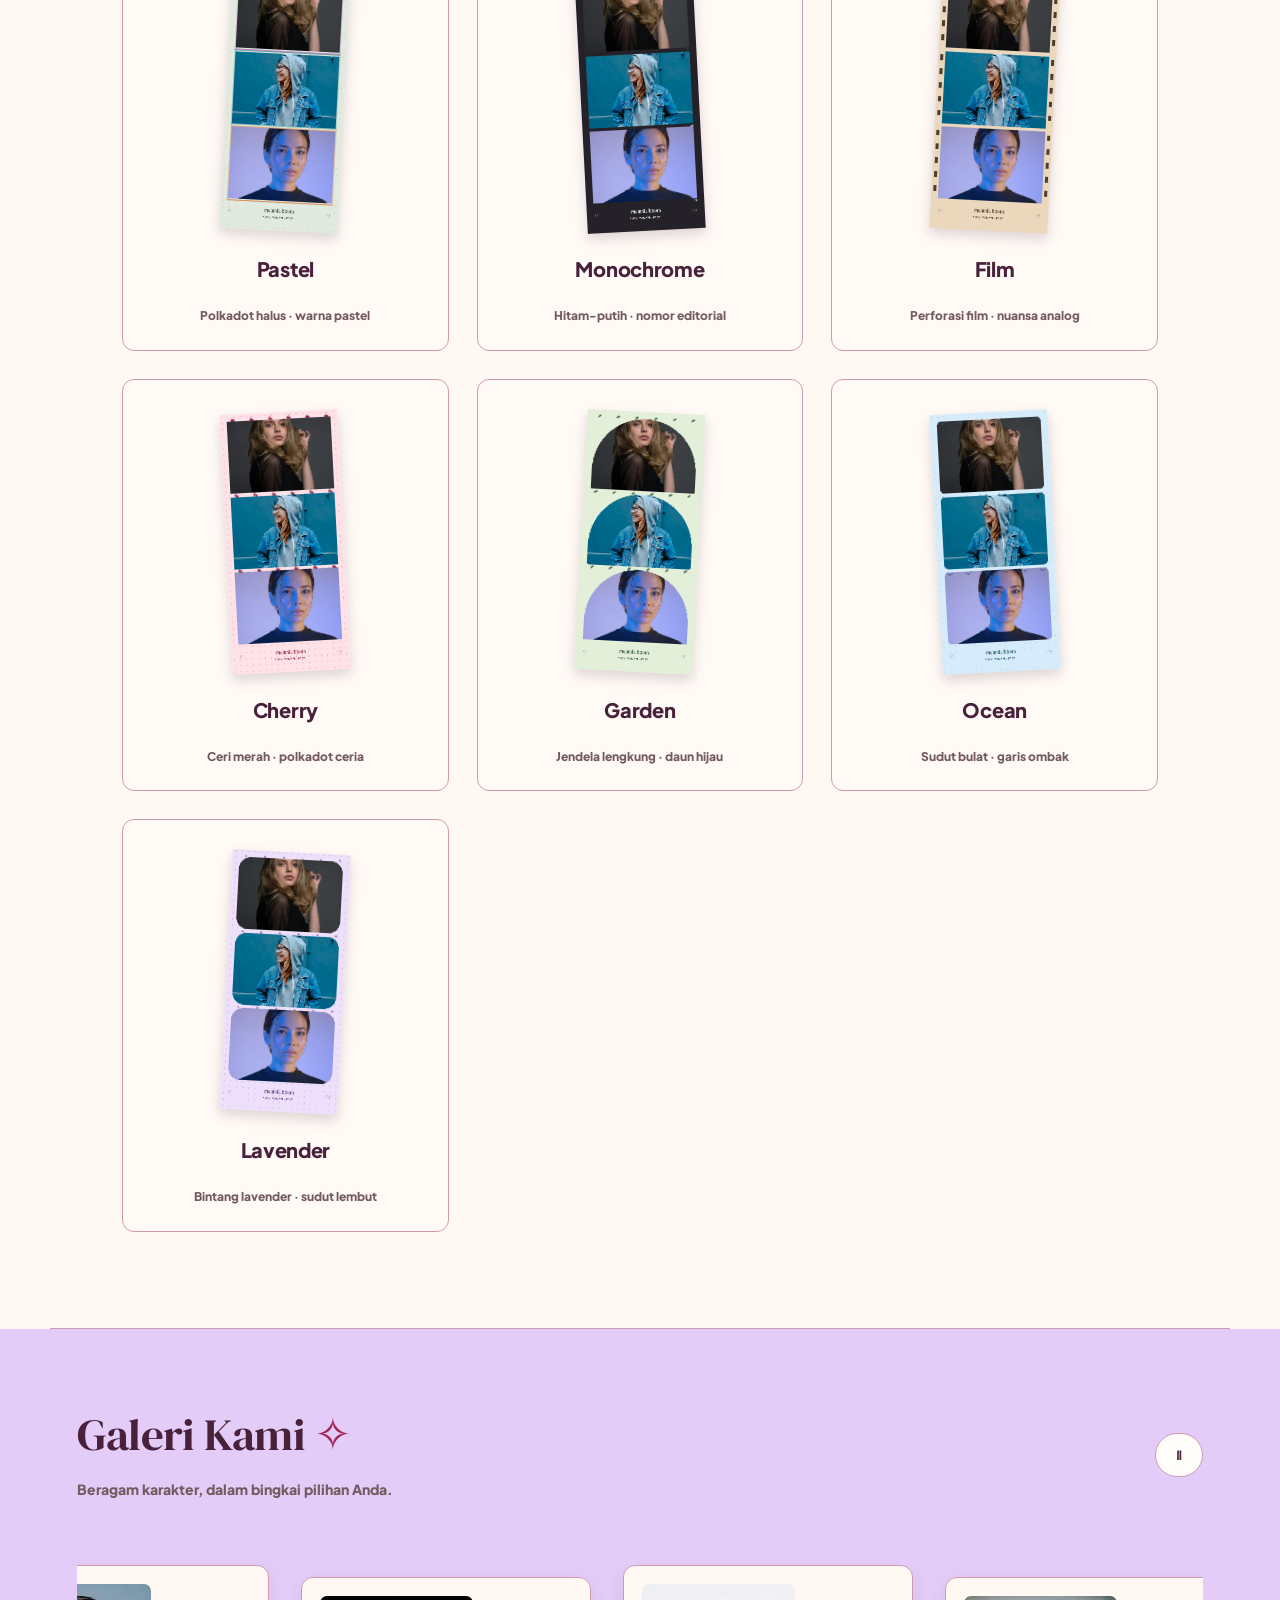
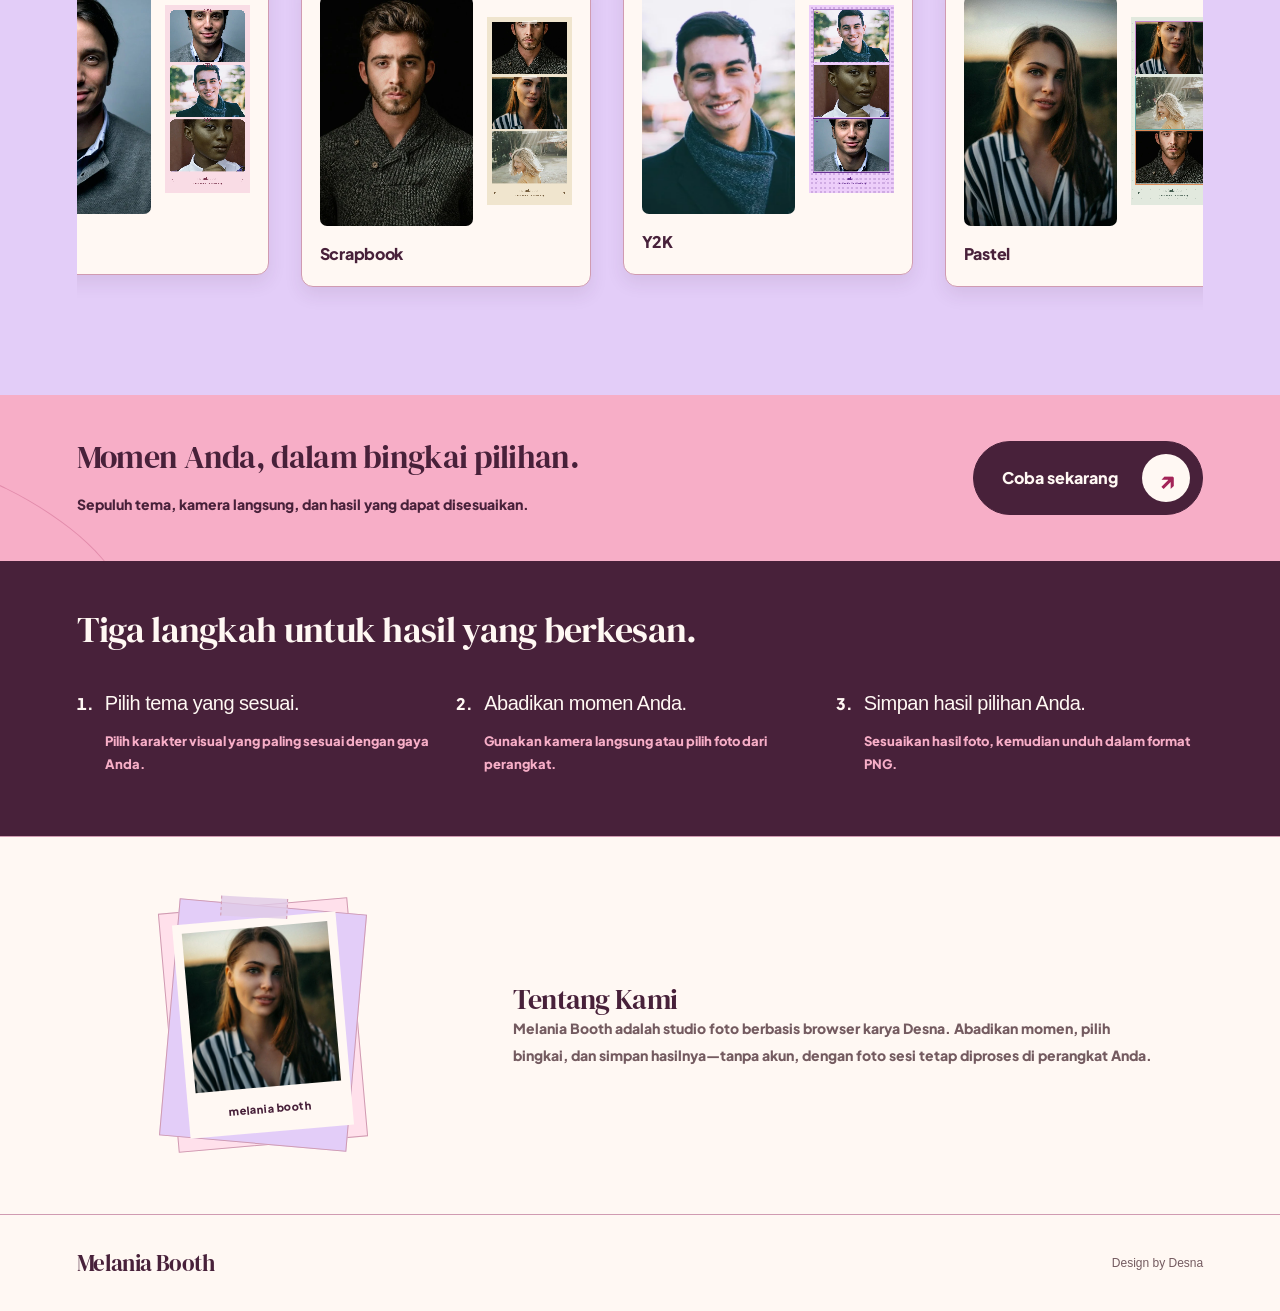
==== commit 549b4b80: "Pair editorial display typography with clean Jakarta interface text" ====
--- a/index.html
+++ b/index.html
@@ -259,5 +259,6 @@
     <link rel="stylesheet" href="refresh.css?v=13" />
     <script src="refresh.js?v=15" defer></script>
     <link rel="stylesheet" href="about-inline.css?v=15" />
+    <link rel="stylesheet" href="typography.css?v=16" />
   </body>
 </html>
--- a/typography.css
+++ b/typography.css
@@ -0,0 +1,12 @@
+/* Editorial headings paired with clean, readable interface text. */
+@font-face{font-family:MelaniaEditorial;src:url('assets/dm-serif.woff2') format('woff2');font-style:normal;font-weight:400;font-display:swap}
+h1,h2,.hero h1,.section-title h2,.studio-invite h2{font-family:MelaniaEditorial,Georgia,serif!important;font-weight:400!important;letter-spacing:-.7px!important;line-height:1.15}
+.hero h1{font-size:clamp(44px,5.8vw,80px);letter-spacing:-1.4px!important}
+.hero h1 span{font-family:inherit;font-weight:400;font-style:italic;letter-spacing:-1px}
+body,button,input,select,textarea{font-family:Jakarta,Arial,sans-serif!important}
+body{line-height:1.75}button,nav a{font-weight:600}p{font-weight:400}
+.minimal-header>.wordmark{font-family:MelaniaEditorial,Georgia,serif!important;font-weight:400!important;font-size:30px;letter-spacing:-.8px}
+.minimal-header>.wordmark span{font-family:inherit;font-weight:400;letter-spacing:-.8px}
+.theme-card span,.gallery-item figcaption{font-family:Jakarta,Arial,sans-serif!important;font-weight:600;letter-spacing:-.3px}
+footer .footer-brand{font-family:MelaniaEditorial,Georgia,serif!important;font-weight:400;font-size:23px}
+@media(max-width:600px){.hero h1{font-size:44px;letter-spacing:-.9px!important}.minimal-header>.wordmark{font-size:23px}.themes-section .section-title h2{font-size:33px}.about-inline h2{font-size:29px}}
